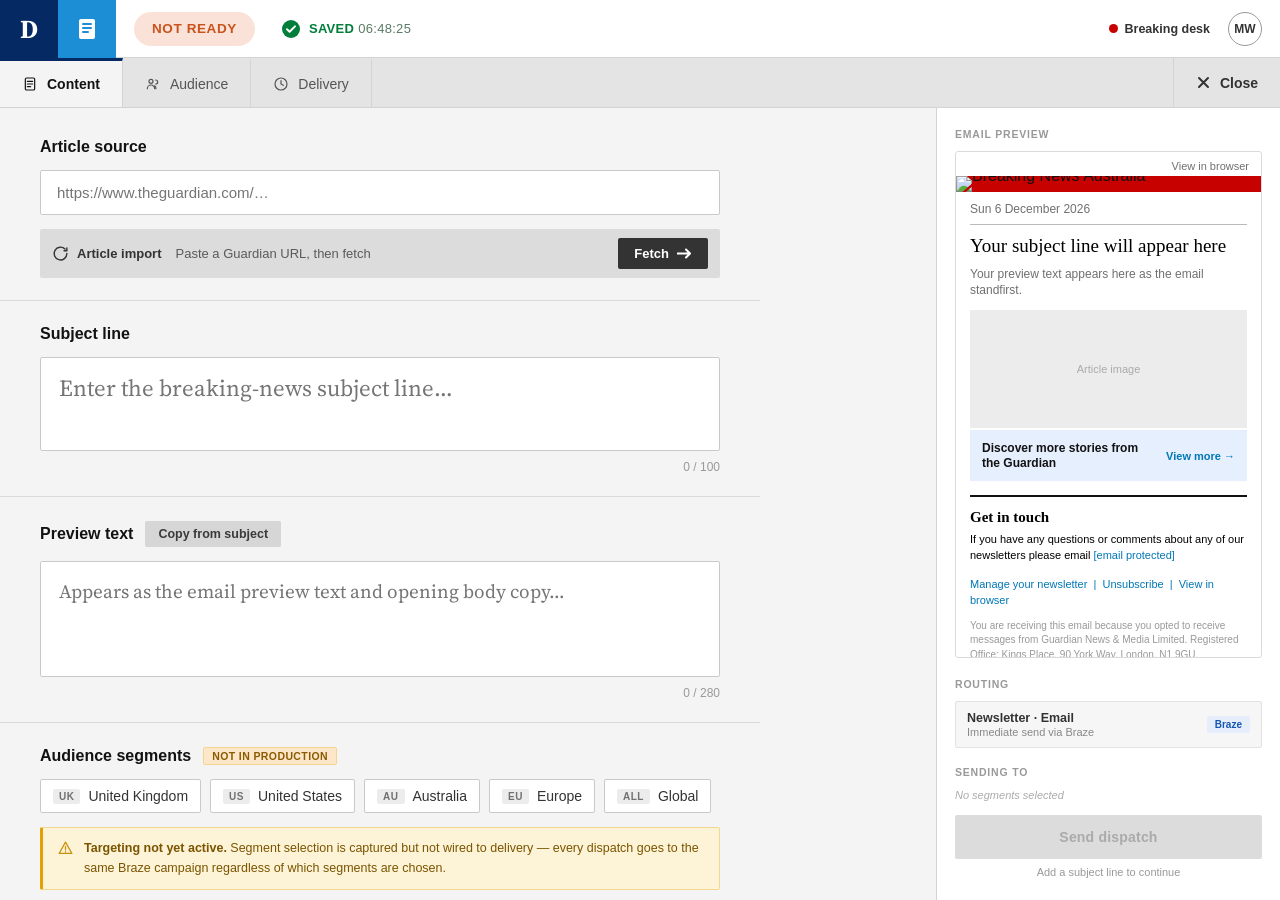
==== templates/index.html @ 8e89791d "Add files via upload" ====
<!DOCTYPE html>
<html lang="en">
<head>
  <meta charset="UTF-8" />
  <meta name="viewport" content="width=device-width, initial-scale=1.0" />
  <title>Dispatch — Newsletter Hub</title>
  <meta name="csrf-token" content="{{ csrf_token }}">
  <link rel="preconnect" href="https://fonts.googleapis.com">
  <link rel="preconnect" href="https://fonts.gstatic.com" crossorigin>
  <link href="https://fonts.googleapis.com/css2?family=Source+Serif+4:opsz,wght@8..60,400;8..60,500;8..60,600;8..60,700&display=swap" rel="stylesheet">
  <link rel="stylesheet" href="/static/guardian.css">
  <style>
    *,*::before,*::after{box-sizing:border-box;margin:0;padding:0;}

    :root{
      --navy:#052962;
      --blue:#1556b0;
      --doc-blue:#1c8ed6;
      --orange:#c8531c;
      --green:#007e3a;
      --serif:'Source Serif 4',Georgia,serif;
      --sans:'Helvetica Neue',Helvetica,Arial,sans-serif;
    }

    body{
      font-family:var(--sans);
      color:#121212;
      background:#f4f4f4;
      height:100vh;
      overflow:hidden;
      display:flex;
      flex-direction:column;
    }

    .dsp-scroll::-webkit-scrollbar{width:9px;height:9px;}
    .dsp-scroll::-webkit-scrollbar-thumb{background:#c4c4c4;border-radius:4px;}
    .dsp-scroll::-webkit-scrollbar-track{background:transparent;}

    @keyframes dspPulse{0%{box-shadow:0 0 0 0 rgba(199,0,0,.55);}70%{box-shadow:0 0 0 7px rgba(199,0,0,0);}100%{box-shadow:0 0 0 0 rgba(199,0,0,0);}}
    @keyframes dspFade{from{opacity:0;transform:translateY(4px);}to{opacity:1;transform:none;}}

    /* ── TOP STATUS BAR ── */
    #topbar{height:58px;flex-shrink:0;background:#fff;border-bottom:1px solid #d3d3d3;display:flex;align-items:center;padding-right:18px;}
    .logo-block{display:flex;align-items:stretch;height:58px;margin-right:18px;}
    .logo-d{width:58px;background:var(--navy);display:flex;align-items:center;justify-content:center;color:#fff;font-family:var(--serif);font-weight:700;font-size:26px;}
    .logo-doc{width:58px;background:var(--doc-blue);display:flex;align-items:center;justify-content:center;}
    #status-pill{display:inline-flex;align-items:center;height:34px;padding:0 18px;border-radius:18px;font-size:13.5px;font-weight:700;letter-spacing:.6px;text-transform:uppercase;}
    #status-pill.notready{background:#fbe2d8;color:var(--orange);}
    #status-pill.ready{background:#e6f3ec;color:var(--green);}
    #status-pill.sent{background:var(--green);color:#fff;}
    .saved-wrap{display:flex;align-items:center;gap:8px;margin-left:26px;}
    .saved-wrap span{font-size:13px;font-weight:700;color:var(--green);letter-spacing:.3px;}
    .saved-wrap span b{font-weight:500;color:#5a7a64;}
    .topbar-spacer{flex:1;}
    .desk{display:inline-flex;align-items:center;gap:7px;font-size:12.5px;font-weight:600;color:#333;}
    .desk .dot{width:9px;height:9px;border-radius:50%;background:var(--guardian-news-red);animation:dspPulse 1.6s infinite;display:inline-block;}
    .avatar{width:34px;height:34px;border-radius:50%;border:1.5px solid #999;display:flex;align-items:center;justify-content:center;font-size:12px;font-weight:700;color:#333;margin-left:18px;}

    /* ── TAB STRIP ── */
    #tabstrip{height:50px;flex-shrink:0;background:#e4e4e4;border-bottom:1px solid #d3d3d3;display:flex;align-items:stretch;}
    .tab{display:inline-flex;align-items:center;gap:9px;padding:0 22px;height:100%;background:transparent;border:none;border-top:3px solid transparent;border-right:1px solid #d3d3d3;cursor:pointer;font-size:14px;font-weight:500;color:#555;font-family:inherit;}
    .tab.active{background:#f4f4f4;border-top-color:var(--navy);font-weight:700;color:#121212;}
    .tab svg{display:block;}
    .tab-spacer{flex:1;}
    .close-btn{display:inline-flex;align-items:center;gap:9px;padding:0 22px;background:transparent;border:none;border-left:1px solid #d3d3d3;cursor:pointer;font-size:14px;font-weight:600;color:#333;font-family:inherit;}

    /* ── BODY ── */
    #body{flex:1;display:flex;overflow:hidden;}
    #form-panel{flex:1;overflow-y:auto;position:relative;background:#f4f4f4;}
    .form-inner{max-width:760px;padding:6px 0 80px;}

    .section{padding:24px 40px 22px;border-bottom:1px solid #dadada;}
    .section:last-child{border-bottom:none;padding-bottom:30px;}
    .section-label{font-size:16px;font-weight:700;color:#121212;margin-bottom:14px;}
    .label-row{display:flex;align-items:center;gap:12px;margin-bottom:14px;}
    .label-row .section-label{margin-bottom:0;}

    .input{width:100%;padding:13px 16px;border:1px solid #c9c9c9;border-radius:2px;background:#fff;font-size:15px;color:#121212;font-family:inherit;transition:border-color .15s,box-shadow .15s;}
    .input:focus{outline:none;border-color:var(--blue);box-shadow:0 0 0 3px rgba(21,86,176,.14);}
    textarea.input{resize:none;}
    .input-serif{font-family:var(--serif);}
    #subject{font-size:23px;line-height:1.3;padding:16px 18px;}
    #body-text{font-size:19px;line-height:1.45;padding:16px 18px;color:#222;}

    .char-count{text-align:right;font-size:12px;margin-top:5px;color:#999;font-weight:500;}
    .char-count.warn{color:#d98a00;}
    .char-count.over{color:var(--navy);}

    /* link tree */
    #link-tree{display:none;margin-top:2px;}
    #link-tree.show{display:flex;animation:dspFade .25s ease;}
    .tree-rail{width:30px;flex-shrink:0;position:relative;}
    .tree-rail::before{content:'';position:absolute;left:14px;top:0;bottom:26px;width:1px;background:#bcbcbc;}
    .tree-rail::after{content:'';position:absolute;left:14px;top:calc(50% + 4px);width:14px;height:1px;background:#bcbcbc;}
    .tree-box{flex:1;border:1px solid #d8d8d8;border-radius:2px;overflow:hidden;margin-top:8px;}
    .tree-row{display:flex;align-items:center;background:#fbfbfb;}
    .tree-row:first-child{border-bottom:1px solid #ececec;}
    .tree-icon{width:46px;height:46px;background:#efefef;display:flex;align-items:center;justify-content:center;flex-shrink:0;border-right:1px solid #e4e4e4;}
    .tree-key{width:96px;flex-shrink:0;font-size:13px;font-weight:700;color:#333;padding:0 12px;}
    .tree-val{flex:1;font-size:14px;color:#707070;padding:0 12px;font-family:var(--serif);}
    .tree-val.url{font-size:13px;color:var(--blue);font-family:'SF Mono',Menlo,monospace;word-break:break-all;}

    /* helper bar */
    .helper-bar{display:flex;align-items:center;gap:14px;margin-top:14px;background:#dcdcdc;border-radius:2px;padding:9px 12px;}
    .helper-title{display:flex;align-items:center;gap:8px;font-size:13px;font-weight:700;color:#333;}
    .helper-status{font-size:13px;color:#5a5a5a;flex:1;}
    .helper-status.ok{color:var(--green);}
    .helper-status.warn{color:#a86b00;}
    .fetch-btn{display:inline-flex;align-items:center;gap:8px;background:#333;color:#fff;border:none;border-radius:2px;padding:8px 16px;font-size:13px;font-weight:700;cursor:pointer;font-family:inherit;}
    .fetch-btn:hover{background:#1a1a1a;}

    .copy-btn{background:#d6d6d6;color:#3a3a3a;border:none;border-radius:2px;padding:6px 13px;font-size:12.5px;font-weight:600;cursor:pointer;font-family:inherit;}
    .copy-btn:hover{background:#cccccc;}

    .dev-badge{font-size:10.5px;font-weight:700;letter-spacing:.4px;background:#fde7c8;color:#8a5a00;border:1px solid #f3d690;padding:2px 8px;border-radius:2px;text-transform:uppercase;}

    /* segments */
    .seg-group{display:flex;flex-wrap:wrap;gap:9px;}
    .seg-btn{display:flex;align-items:center;gap:8px;padding:8px 12px;border-radius:2px;border:1px solid #c9c9c9;background:#fff;color:#333;font-size:14px;font-weight:500;cursor:pointer;font-family:inherit;transition:all .12s;}
    .seg-btn:hover{border-color:var(--navy);}
    .seg-btn.selected{border-color:var(--navy);background:var(--navy);color:#fff;font-weight:600;}
    .seg-code{font-size:10px;font-weight:700;letter-spacing:.5px;padding:2px 6px;border-radius:2px;background:#ececec;color:#707070;}
    .seg-btn.selected .seg-code{background:rgba(255,255,255,.2);color:#fff;}
    .seg-warn{display:flex;gap:10px;margin-top:14px;padding:11px 14px;background:#fdf3d6;border:1px solid #f3d690;border-left:3px solid #e0a200;border-radius:2px;font-size:12.5px;color:#7a5400;line-height:1.55;}
    .seg-warn svg{flex-shrink:0;margin-top:1px;}

    /* timing */
    .timing-grid{display:grid;grid-template-columns:1fr 1fr 1fr;gap:11px;}
    .timing-btn{padding:14px 15px;border-radius:2px;text-align:left;cursor:pointer;font-family:inherit;border:1px solid #c9c9c9;border-top:3px solid #cfcfcf;background:#fff;}
    .timing-head{display:flex;align-items:center;gap:8px;margin-bottom:5px;}
    .timing-label{font-size:13.5px;font-weight:700;color:#333;}
    .timing-desc{font-size:12px;color:#707070;line-height:1.4;}
    .timing-btn.sel-immediate{border-color:var(--navy);border-top-color:var(--navy);background:#eef2fb;}
    .timing-btn.sel-immediate .timing-label{color:var(--navy);}
    .timing-btn.sel-scheduled{border-color:var(--orange);border-top-color:var(--orange);background:#fff5ee;}
    .timing-btn.sel-scheduled .timing-label{color:var(--orange);}
    .timing-btn.sel-intelligent{border-color:var(--blue);border-top-color:var(--blue);background:#eef4fc;}
    .timing-btn.sel-intelligent .timing-label{color:var(--blue);}

    #scheduled-panel{display:none;gap:14px;margin-top:14px;padding:14px 16px;background:#fff5ee;border:1px solid #f4cdb0;border-radius:2px;}
    #scheduled-panel.show{display:flex;animation:dspFade .2s ease;}
    #scheduled-panel > div{flex:1;}
    .sched-label{font-size:12px;font-weight:700;color:#a8521f;text-transform:uppercase;letter-spacing:.04em;margin-bottom:7px;}
    #scheduled-panel .input{border-color:#e0b48f;padding:10px 12px;font-size:14px;}

    #intelligent-panel{display:none;gap:13px;margin-top:14px;padding:15px 17px;background:#eef4fc;border:1px solid #c3d7f2;border-radius:2px;}
    #intelligent-panel.show{display:flex;animation:dspFade .2s ease;}
    #intelligent-panel svg{flex-shrink:0;margin-top:1px;}
    .it-title{font-size:13.5px;font-weight:700;color:#11407e;margin-bottom:5px;}
    .it-body{font-size:12.5px;color:#555;line-height:1.6;}
    .it-tags{display:flex;gap:8px;margin-top:11px;flex-wrap:wrap;}
    .it-tag{background:#fff;border:1px solid #c3d7f2;border-radius:2px;padding:5px 10px;font-size:11.5px;color:#11407e;font-weight:600;}

    /* ── RIGHT RAIL ── */
    #rail{width:344px;flex-shrink:0;background:#fff;border-left:1px solid #d3d3d3;overflow-y:auto;display:flex;flex-direction:column;padding:20px 18px;}
    .rail-label{font-size:10.5px;font-weight:700;color:#999;text-transform:uppercase;letter-spacing:.8px;margin-bottom:11px;}

    #success-banner{display:none;gap:11px;align-items:flex-start;background:#e6f3ec;border:1px solid #a9d9bf;border-radius:2px;padding:12px 14px;margin-bottom:18px;}
    #success-banner.show{display:flex;animation:dspFade .25s ease;}
    .success-title{font-size:13px;font-weight:700;color:#065f46;}
    .success-dismiss{margin-left:auto;background:none;border:none;color:#047857;cursor:pointer;font-size:17px;line-height:1;}

    .email-preview{border:1px solid #dadada;border-radius:3px;overflow:hidden;margin-bottom:20px;background:#fff;}
    .em-viewbrowser{text-align:right;padding:8px 12px 4px;font-family:Arial,sans-serif;font-size:11px;color:#707070;}
    .em-banner{background:#c70000;line-height:0;}
    .em-banner img{display:block;width:100%;}
    .em-main{padding:10px 14px 0;}
    .em-date{font-family:Arial,sans-serif;font-size:12px;color:#707070;padding-bottom:8px;}
    .em-article{border-top:1px solid #bababa;padding-top:10px;}
    .em-headline{font-family:Georgia,serif;font-size:19px;font-weight:400;color:#000;line-height:1.2;margin-bottom:8px;}
    .em-standfirst{font-family:Arial,sans-serif;font-size:12px;color:#707070;line-height:1.35;margin-bottom:12px;}
    .em-image{width:100%;display:block;}
    .em-image-ph{width:100%;height:118px;background:#ececec;display:flex;align-items:center;justify-content:center;color:#aaa;font-size:11px;font-family:Arial,sans-serif;}
    .em-discover{display:flex;align-items:center;justify-content:space-between;gap:8px;background:#e6effe;padding:11px 12px;margin-top:2px;}
    .em-discover .em-disc-text{font-family:Arial,sans-serif;font-size:12px;font-weight:700;color:#121212;line-height:1.2;}
    .em-more{font-family:Arial,sans-serif;font-size:11px;font-weight:700;color:#0077b6;white-space:nowrap;}
    .em-footer{margin:14px 14px 16px;border-top:2px solid #121212;padding-top:12px;}
    .em-getintouch{font-family:Georgia,serif;font-size:15px;font-weight:700;color:#000;margin-bottom:6px;}
    .em-contact{font-family:Arial,sans-serif;font-size:11px;color:#000;line-height:1.45;margin-bottom:12px;}
    .em-contact a{color:#0077b6;text-decoration:none;}
    .em-links{font-family:Arial,sans-serif;font-size:11px;color:#0077b6;line-height:1.5;margin-bottom:10px;}
    .em-legal{font-family:Arial,sans-serif;font-size:10px;color:#999;line-height:1.45;}

    .route-row{display:flex;justify-content:space-between;align-items:center;padding:9px 11px;background:#f6f6f6;border:1px solid #e2e2e2;border-radius:2px;margin-bottom:18px;}
    .route-channel{font-size:12.5px;font-weight:600;color:#333;}
    .route-detail{font-size:11px;color:#888;margin-top:1px;}
    .route-badge{font-size:10px;font-weight:700;padding:3px 8px;border-radius:2px;background:#e6eefb;color:var(--blue);flex-shrink:0;}

    .seg-pills{display:flex;flex-wrap:wrap;gap:5px;margin-bottom:14px;}
    .seg-pill{font-size:11px;background:var(--navy);color:#fff;padding:3px 9px;border-radius:2px;font-weight:600;}
    .seg-pill-empty{font-size:11px;color:#aaa;font-style:italic;}

    .rail-spacer{flex:1;}
    #send-btn{width:100%;padding:14px;border:none;border-radius:2px;font-size:14px;font-weight:700;font-family:inherit;letter-spacing:.2px;transition:all .15s;}
    #send-btn.disabled{background:#dcdcdc;color:#aaa;cursor:default;}
    #send-btn.ready{background:var(--navy);color:#fff;cursor:pointer;}
    #send-btn.ready:hover{background:var(--blue);}
    #send-btn.sent{background:var(--green);color:#fff;cursor:default;}
    #send-hint{font-size:11px;color:#999;text-align:center;margin-top:7px;min-height:14px;}

    @media (max-width:900px){ #rail{display:none;}}
  </style>
</head>
<body>

  <!-- ═══════════ TOP STATUS BAR ═══════════ -->
  <div id="topbar">
    <div class="logo-block">
      <div class="logo-d">D</div>
      <div class="logo-doc">
        <svg width="22" height="24" viewBox="0 0 22 24" fill="none"><rect x="3" y="2" width="16" height="20" rx="2" fill="#fff"/><rect x="6" y="6" width="10" height="2" rx="1" fill="#1c8ed6"/><rect x="6" y="10" width="10" height="2" rx="1" fill="#1c8ed6"/><rect x="6" y="14" width="7" height="2" rx="1" fill="#1c8ed6"/></svg>
      </div>
    </div>
    <div id="status-pill" class="notready">Not ready</div>
    <div class="saved-wrap">
      <svg width="20" height="20" viewBox="0 0 20 20"><circle cx="10" cy="10" r="9" fill="#007e3a"/><path d="M6 10.2l2.6 2.6L14 7.4" stroke="#fff" stroke-width="2" fill="none" stroke-linecap="round" stroke-linejoin="round"/></svg>
      <span>SAVED <b id="saved-time">—</b></span>
    </div>
    <div class="topbar-spacer"></div>
    <div class="desk"><span class="dot"></span>Breaking desk</div>
    <div class="avatar">MW</div>
  </div>

  <!-- ═══════════ TAB STRIP ═══════════ -->
  <div id="tabstrip">
    <button class="tab active" data-tab="content" onclick="scrollToSection('content')">
      <svg width="16" height="16" viewBox="0 0 24 24" fill="none"><rect x="5" y="3" width="14" height="18" rx="2" stroke="currentColor" stroke-width="1.8"/><path d="M8 8h8M8 12h8M8 16h5" stroke="currentColor" stroke-width="1.8" stroke-linecap="round"/></svg>
      Content
    </button>
    <button class="tab" data-tab="audience" onclick="scrollToSection('audience')">
      <svg width="16" height="16" viewBox="0 0 24 24" fill="none"><circle cx="9" cy="8" r="3" stroke="currentColor" stroke-width="1.8"/><path d="M3.5 19a5.5 5.5 0 0111 0M16 6a3 3 0 010 6M16.5 19a5.5 5.5 0 00-2-4.3" stroke="currentColor" stroke-width="1.8" stroke-linecap="round"/></svg>
      Audience
    </button>
    <button class="tab" data-tab="delivery" onclick="scrollToSection('delivery')">
      <svg width="16" height="16" viewBox="0 0 24 24" fill="none"><circle cx="12" cy="12" r="9" stroke="currentColor" stroke-width="1.8"/><path d="M12 7v5l3.5 2" stroke="currentColor" stroke-width="1.8" stroke-linecap="round" stroke-linejoin="round"/></svg>
      Delivery
    </button>
    <div class="tab-spacer"></div>
    <button class="close-btn">
      <svg width="15" height="15" viewBox="0 0 15 15"><path d="M3 3l9 9M12 3l-9 9" stroke="#333" stroke-width="2" stroke-linecap="round"/></svg>
      Close
    </button>
  </div>

  <!-- ═══════════ BODY ═══════════ -->
  <div id="body">

    <!-- ── FORM PANEL ── -->
    <div id="form-panel" class="dsp-scroll">
      <div class="form-inner">

        <!-- Article source -->
        <div class="section" id="sec-content">
          <div class="section-label">Article source</div>
          <input type="url" id="url" class="input" placeholder="https://www.theguardian.com/…" oninput="onUrlInput()">

          <div id="link-tree">
            <div class="tree-rail"></div>
            <div class="tree-box">
              <div class="tree-row">
                <div class="tree-icon"><svg width="18" height="18" viewBox="0 0 24 24" fill="none"><path d="M9.5 14.5l5-5M8 12l-2.3 2.3a3.2 3.2 0 004.5 4.5L12.5 16M16 12l2.3-2.3a3.2 3.2 0 00-4.5-4.5L11.5 8" stroke="#707070" stroke-width="1.8" stroke-linecap="round"/></svg></div>
                <div class="tree-key">Link Text</div>
                <div class="tree-val" id="tree-linktext"></div>
              </div>
              <div class="tree-row">
                <div class="tree-icon"><svg width="18" height="18" viewBox="0 0 24 24" fill="none"><path d="M9.5 14.5l5-5M8 12l-2.3 2.3a3.2 3.2 0 004.5 4.5L12.5 16M16 12l2.3-2.3a3.2 3.2 0 00-4.5-4.5L11.5 8" stroke="#707070" stroke-width="1.8" stroke-linecap="round"/></svg></div>
                <div class="tree-key">URL</div>
                <div class="tree-val url" id="tree-url"></div>
              </div>
            </div>
          </div>

          <div class="helper-bar">
            <div class="helper-title">
              <svg width="17" height="17" viewBox="0 0 24 24" fill="none"><path d="M21 12a9 9 0 11-2.6-6.3M21 4v4h-4" stroke="#333" stroke-width="2" stroke-linecap="round" stroke-linejoin="round"/></svg>
              Article import
            </div>
            <div class="helper-status" id="fetch-status">Paste a Guardian URL, then fetch</div>
            <button class="fetch-btn" onclick="fetchArticle()">
              Fetch <svg width="15" height="11" viewBox="0 0 15 11"><path d="M0 5.5h12M9 1.5l4 4-4 4" stroke="#fff" stroke-width="2" fill="none" stroke-linecap="round" stroke-linejoin="round"/></svg>
            </button>
          </div>
        </div>

        <!-- Subject line -->
        <div class="section">
          <div class="section-label">Subject line</div>
          <textarea id="subject" class="input input-serif" rows="2" maxlength="100" placeholder="Enter the breaking-news subject line…" oninput="updateCharCount('subject','hlen',100);updatePreview();updateSendButton();touchSaved();"></textarea>
          <div class="char-count" id="hlen">0 / 100</div>
        </div>

        <!-- Preview text -->
        <div class="section">
          <div class="label-row">
            <div class="section-label">Preview text</div>
            <button class="copy-btn" onclick="copyFromSubject()">Copy from subject</button>
          </div>
          <textarea id="body-text" class="input input-serif" rows="3" maxlength="280" placeholder="Appears as the email preview text and opening body copy…" oninput="updateCharCount('body-text','blen',280);updatePreview();touchSaved();"></textarea>
          <div class="char-count" id="blen">0 / 280</div>
        </div>

        <!-- Audience -->
        <div class="section" id="sec-audience">
          <div class="label-row">
            <div class="section-label">Audience segments</div>
            <span class="dev-badge">Not in production</span>
          </div>
          <div class="seg-group" id="seg-group"></div>
          <div class="seg-warn">
            <svg width="17" height="17" viewBox="0 0 24 24"><path d="M12 3l9 16H3z" fill="none" stroke="#c8920f" stroke-width="1.8" stroke-linejoin="round"/><path d="M12 9v5M12 16.6v.4" stroke="#c8920f" stroke-width="1.8" stroke-linecap="round"/></svg>
            <div><strong>Targeting not yet active.</strong> Segment selection is captured but not wired to delivery — every dispatch goes to the same Braze campaign regardless of which segments are chosen.</div>
          </div>
        </div>

        <!-- Delivery & timing -->
        <div class="section" id="sec-delivery">
          <div class="section-label">Delivery &amp; timing</div>
          <div class="timing-grid">
            <button class="timing-btn sel-immediate" id="timing-immediate" onclick="selectTiming('immediate')">
              <div class="timing-head">
                <svg width="16" height="16" viewBox="0 0 24 24" fill="none"><path d="M13 2L4 14h6l-1 8 9-12h-6z" stroke="currentColor" stroke-width="1.7" stroke-linejoin="round"/></svg>
                <span class="timing-label">Immediate</span>
              </div>
              <div class="timing-desc">Send right now via Braze</div>
            </button>
            <button class="timing-btn" id="timing-scheduled" onclick="selectTiming('scheduled')">
              <div class="timing-head">
                <svg width="16" height="16" viewBox="0 0 24 24" fill="none"><circle cx="12" cy="13" r="8" stroke="currentColor" stroke-width="1.7"/><path d="M12 9v4l2.5 1.6M9 3h6" stroke="currentColor" stroke-width="1.7" stroke-linecap="round"/></svg>
                <span class="timing-label">Scheduled</span>
              </div>
              <div class="timing-desc">Pick a date and time</div>
            </button>
            <button class="timing-btn" id="timing-intelligent" onclick="selectTiming('intelligent')">
              <div class="timing-head">
                <svg width="16" height="16" viewBox="0 0 24 24" fill="none"><path d="M12 3a6 6 0 00-3 11.2V17h6v-2.8A6 6 0 0012 3z" stroke="currentColor" stroke-width="1.7"/><path d="M9.5 20h5" stroke="currentColor" stroke-width="1.7" stroke-linecap="round"/></svg>
                <span class="timing-label">Intelligent</span>
              </div>
              <div class="timing-desc">Braze sends per-subscriber</div>
            </button>
          </div>

          <div id="scheduled-panel">
            <div>
              <div class="sched-label">Date</div>
              <input type="date" id="sched-date" class="input" oninput="updateSendButton()">
            </div>
            <div>
              <div class="sched-label">Time (local)</div>
              <input type="time" id="sched-time" class="input" oninput="updateSendButton()">
            </div>
          </div>

          <div id="intelligent-panel">
            <svg width="22" height="22" viewBox="0 0 24 24" fill="none"><path d="M12 3a6 6 0 00-3 11.2V17h6v-2.8A6 6 0 0012 3z" stroke="#1556b0" stroke-width="1.7"/><path d="M9.5 20h5M10 22h4" stroke="#1556b0" stroke-width="1.7" stroke-linecap="round"/></svg>
            <div>
              <div class="it-title">Braze Intelligent Timing</div>
              <div class="it-body">Braze analyses each subscriber's historical engagement — open times, click-through, session activity — and delivers this dispatch in their individual optimal window rather than at a single fixed time.</div>
              <div class="it-tags">
                <span class="it-tag">Delivered within 24 hrs</span>
                <span class="it-tag">~+23% open-rate uplift</span>
                <span class="it-tag">Per-subscriber send time</span>
              </div>
            </div>
          </div>
        </div>

      </div>
    </div>

    <!-- ── RIGHT RAIL ── -->
    <div id="rail" class="dsp-scroll">

      <div id="success-banner">
        <svg width="20" height="20" viewBox="0 0 20 20"><circle cx="10" cy="10" r="9" fill="#007e3a"/><path d="M6 10.2l2.6 2.6L14 7.4" stroke="#fff" stroke-width="2" fill="none" stroke-linecap="round" stroke-linejoin="round"/></svg>
        <div class="success-title" id="success-title">Breaking-news dispatch sent</div>
        <button class="success-dismiss" onclick="dismissSuccess()">×</button>
      </div>

      <div class="rail-label">Email preview</div>
      <div class="email-preview">
        <div class="em-viewbrowser">View in browser</div>
        <div class="em-banner"><img src="https://i.guim.co.uk/img/uploads/2024/08/14/BreakingNewsAustralia_Red_2_email-header.png?quality=85&dpr=2&width=650&s=7569b6852eb30cf21d85609477981335" alt="Breaking News Australia"></div>
        <div class="em-main">
          <div class="em-date" id="em-date">Mon 22 June 2026</div>
          <div class="em-article">
            <div class="em-headline" id="prev-headline">Your subject line will appear here</div>
            <div class="em-standfirst" id="prev-body">Your preview text appears here as the email standfirst.</div>
          </div>
          <img class="em-image" id="em-image" alt="" style="display:none;">
          <div class="em-image-ph" id="em-image-ph">Article image</div>
          <div class="em-discover">
            <span class="em-disc-text">Discover more stories from the Guardian</span>
            <span class="em-more">View more →</span>
          </div>
        </div>
        <div class="em-footer">
          <div class="em-getintouch">Get in touch</div>
          <div class="em-contact">If you have any questions or comments about any of our newsletters please email <a href="/cdn-cgi/l/email-protection#c7a6b2b4b3b5a6abaea6e9a9a2b0b4aba2b3b3a2b5b487b3afa2a0b2a6b5a3aea6a9e9a4a8aa"><span class="__cf_email__" data-cfemail="8eeffbfdfafcefe2e7efa0e0ebf9fde2ebfafaebfcfdcefae6ebe9fbeffceae7efe0a0ede1e3">[email&#160;protected]</span></a></div>
          <div class="em-links">Manage your newsletter&nbsp;&nbsp;|&nbsp;&nbsp;Unsubscribe&nbsp;&nbsp;|&nbsp;&nbsp;View in browser</div>
          <div class="em-legal">You are receiving this email because you opted to receive messages from Guardian News &amp; Media Limited. Registered Office: Kings Place, 90 York Way, London, N1 9GU.</div>
        </div>
      </div>

      <div class="rail-label">Routing</div>
      <div class="route-row">
        <div>
          <div class="route-channel">Newsletter · Email</div>
          <div class="route-detail" id="routing-detail">Immediate send via Braze</div>
        </div>
        <span class="route-badge">Braze</span>
      </div>

      <div class="rail-label">Sending to</div>
      <div class="seg-pills" id="seg-pills"><span class="seg-pill-empty">No segments selected</span></div>

      <div class="rail-spacer"></div>

      <button id="send-btn" class="disabled" onclick="sendNewsletter()">Send dispatch</button>
      <div id="send-hint">Add a subject line to continue</div>
    </div>

  </div>

<script data-cfasync="false" src="/cdn-cgi/scripts/5c5dd728/cloudflare-static/email-decode.min.js"></script><script>
  const CSRF = document.querySelector('meta[name="csrf-token"]').content;

  const SEGMENTS = [
    { id:'uk', label:'United Kingdom', code:'UK' },
    { id:'us', label:'United States',  code:'US' },
    { id:'au', label:'Australia',      code:'AU' },
    { id:'eu', label:'Europe',         code:'EU' },
    { id:'global', label:'Global',     code:'ALL' },
  ];

  const state = {
    segments:{},
    timing:'immediate',
    imageUrl:'',
    sent:false,
  };

  const TIMING_DETAIL = {
    immediate:'Immediate send via Braze',
    scheduled:'Scheduled send via Braze',
    intelligent:'Intelligent Timing · per-subscriber window',
  };

  // ── INIT ──
  function init(){
    const g = document.getElementById('seg-group');
    SEGMENTS.forEach(seg=>{
      const b = document.createElement('button');
      b.className = 'seg-btn';
      b.id = 'seg-'+seg.id;
      b.innerHTML = '<span class="seg-code">'+seg.code+'</span><span>'+seg.label+'</span>';
      b.onclick = ()=>toggleSegment(seg.id);
      g.appendChild(b);
    });
    document.getElementById('em-date').textContent = new Date().toLocaleDateString('en-GB',{weekday:'short',day:'numeric',month:'long',year:'numeric'});
    updateEmailImage();
    touchSaved();
    updateSendButton();
  }

  function touchSaved(){
    document.getElementById('saved-time').textContent = new Date().toTimeString().slice(0,8);
    if(state.sent){ state.sent=false; }
  }

  function scrollToSection(tab){
    document.querySelectorAll('.tab').forEach(t=>t.classList.toggle('active', t.dataset.tab===tab));
    const map = { content:'sec-content', audience:'sec-audience', delivery:'sec-delivery' };
    const el = document.getElementById(map[tab]);
    const panel = document.getElementById('form-panel');
    if(el && panel) panel.scrollTo({ top: el.offsetTop - 10, behavior:'smooth' });
  }

  // ── URL / FETCH ──
  let _fetchTimer = null;
  function onUrlInput(){
    clearTimeout(_fetchTimer);
    const url = document.getElementById('url').value.trim();
    const status = document.getElementById('fetch-status');
    status.className = 'helper-status';
    if(!url){ status.textContent = 'Paste a Guardian URL, then fetch'; return; }
    status.textContent = 'Press Fetch to import…';
    _fetchTimer = setTimeout(fetchArticle, 600);
  }

  function fetchArticle(){
    const url = document.getElementById('url').value.trim();
    const status = document.getElementById('fetch-status');
    if(!url){ status.textContent = 'Enter a Guardian URL first'; status.className='helper-status warn'; return; }
    status.textContent = 'Fetching article…';
    status.className = 'helper-status';

    fetch('/api/fetch-article', {
      method:'POST',
      headers:{ 'Content-Type':'application/json', 'X-CSRF-Token':CSRF },
      body: JSON.stringify({ url }),
    })
    .then(r=>r.json())
    .then(data=>{
      if(data.error) throw new Error(data.error);
      if(data.headline){
        document.getElementById('subject').value = data.headline;
        updateCharCount('subject','hlen',100);
      }
      if(data.body){
        document.getElementById('body-text').value = data.body;
        updateCharCount('body-text','blen',280);
      }
      state.imageUrl = data.image_url || '';
      updateEmailImage();
      showLinkTree(data.headline || '', url);
      updatePreview();
      updateSendButton();
      status.textContent = '✓ Subject and preview text populated from article';
      status.className = 'helper-status ok';
    })
    .catch(()=>{
      status.textContent = 'Could not fetch — enter the subject line manually';
      status.className = 'helper-status warn';
    });
  }

  function showLinkTree(linkText, url){
    let slug = url;
    try { slug = new URL(url).pathname.replace(/^\//,''); } catch(_) {}
    document.getElementById('tree-linktext').textContent = linkText || slug;
    document.getElementById('tree-url').textContent = slug;
    document.getElementById('link-tree').classList.add('show');
  }

  // ── SEGMENTS ──
  function toggleSegment(id){
    state.segments[id] = !state.segments[id];
    document.getElementById('seg-'+id).classList.toggle('selected', state.segments[id]);
    updateSegmentPills();
    touchSaved();
  }
  function updateSegmentPills(){
    const sel = SEGMENTS.filter(s=>state.segments[s.id]);
    const c = document.getElementById('seg-pills');
    c.innerHTML = sel.length === 0
      ? '<span class="seg-pill-empty">No segments selected</span>'
      : sel.map(s=>'<span class="seg-pill">'+s.label+'</span>').join('');
  }

  // ── TIMING ──
  function selectTiming(t){
    state.timing = t;
    ['immediate','scheduled','intelligent'].forEach(id=>{
      document.getElementById('timing-'+id).className = 'timing-btn' + (id===t ? ' sel-'+id : '');
    });
    document.getElementById('scheduled-panel').classList.toggle('show', t==='scheduled');
    document.getElementById('intelligent-panel').classList.toggle('show', t==='intelligent');
    document.getElementById('routing-detail').textContent = TIMING_DETAIL[t];
    updateSendButton();
    touchSaved();
  }

  // ── PREVIEW ──
  function copyFromSubject(){
    document.getElementById('body-text').value = document.getElementById('subject').value;
    updateCharCount('body-text','blen',280);
    updatePreview();
    touchSaved();
  }
  function updatePreview(){
    const hl = document.getElementById('subject').value;
    const body = document.getElementById('body-text').value;
    document.getElementById('prev-headline').textContent = hl || 'Your subject line will appear here';
    document.getElementById('prev-body').textContent = body || 'Your preview text appears here as the email standfirst.';
  }

  function updateEmailImage(){
    const img = document.getElementById('em-image');
    const ph = document.getElementById('em-image-ph');
    if(state.imageUrl){ img.src = state.imageUrl; img.style.display='block'; ph.style.display='none'; }
    else { img.style.display='none'; ph.style.display='flex'; }
  }

  // ── CHAR COUNT ──
  function updateCharCount(inputId, countId, max){
    const val = document.getElementById(inputId).value.length;
    const el = document.getElementById(countId);
    el.textContent = val + ' / ' + max;
    el.className = 'char-count' + (val > max*0.9 ? (val >= max ? ' over' : ' warn') : '');
  }

  // ── STATUS / SEND BUTTON ──
  function updateSendButton(){
    const btn = document.getElementById('send-btn');
    const hint = document.getElementById('send-hint');
    const pill = document.getElementById('status-pill');
    const hl = document.getElementById('subject').value.trim();
    const schedOk = state.timing !== 'scheduled' || (
      document.getElementById('sched-date').value && document.getElementById('sched-time').value
    );
    const ready = hl.length > 0 && schedOk;

    if(state.sent){
      btn.className='sent'; btn.disabled=true; btn.textContent='✓ Dispatched';
      pill.className='sent'; pill.textContent='Dispatched';
      hint.textContent=''; return;
    }

    btn.className = ready ? 'ready' : 'disabled';
    btn.disabled = !ready;
    pill.className = ready ? 'ready' : 'notready';
    pill.textContent = ready ? 'Ready to send' : 'Not ready';

    if(ready){
      btn.textContent = state.timing==='scheduled' ? 'Schedule dispatch'
        : state.timing==='intelligent' ? 'Send via Intelligent Timing'
        : 'Send dispatch';
      hint.textContent = '';
    } else {
      btn.textContent = 'Send dispatch';
      hint.textContent = !hl ? 'Add a subject line to continue' : 'Set a date and time';
    }
  }

  // ── SEND ──
  function sendNewsletter(){
    const btn = document.getElementById('send-btn');
    if(btn.classList.contains('disabled') || btn.classList.contains('sent')) return;

    const hl = document.getElementById('subject').value.trim();
    const body = document.getElementById('body-text').value.trim();
    const url = document.getElementById('url').value.trim();
    const schedDate = document.getElementById('sched-date').value;
    const schedTime = document.getElementById('sched-time').value;
    const segments = SEGMENTS.filter(s=>state.segments[s.id]).map(s=>s.label);

    let schedAt = null;
    if(state.timing==='scheduled' && schedDate && schedTime){
      schedAt = new Date(schedDate+'T'+schedTime).toISOString().slice(0,19);
    }

    fetch('/api/send', {
      method:'POST',
      headers:{ 'Content-Type':'application/json', 'X-CSRF-Token':CSRF },
      body: JSON.stringify({
        headline:hl, body, url, image_url:state.imageUrl, segments,
        timing:state.timing, sched_at:schedAt,
      })
    })
    .then(r=>r.json())
    .then(data=>{
      if(!data.success){ alert('Send failed: '+(data.error||'Unknown error')); updateSendButton(); return; }
      state.sent = true;
      updateSendButton();
      const titles = {
        immediate:'Breaking-news dispatch sent',
        scheduled:'Dispatch scheduled for '+schedDate+' '+schedTime+' (local)',
        intelligent:'Dispatch queued for intelligent delivery',
      };
      document.getElementById('success-title').textContent = titles[state.timing] || titles.immediate;
      document.getElementById('success-banner').classList.add('show');
      setTimeout(()=>{ state.sent=false; updateSendButton(); }, 3000);
    })
    .catch(()=>{ alert('Send failed: network error'); updateSendButton(); });
  }

  function dismissSuccess(){
    document.getElementById('success-banner').classList.remove('show');
  }

  init();
</script>
</body>
</html>
---- static/guardian.css ----
/* Guardian-inspired tokens */
:root {
  --guardian-blue: #052962;
  --guardian-blue-dark: #041f4a;
  --guardian-blue-bright: #1556b0;
  --guardian-news-red: #c70000;
  --guardian-news-red-dark: #ab0613;
  --guardian-yellow: #ffe500;

  --ink-900: #121212;
  --ink-800: #1a1a1a;
  --ink-700: #333;
  --ink-600: #606060;
  --ink-500: #707070;
  --ink-400: #999;
  --ink-300: #dcdcdc;
  --ink-200: #ececec;
  --ink-100: #f6f6f6;
  --ink-50:  #fafafa;

  --border: #dcdcdc;
  --border-soft: #ececec;

  --success: #007e3a;
  --warn: #c18d00;

  --radius-sm: 4px;
  --radius-md: 6px;
  --radius-lg: 12px;

  --font-sans: 'Guardian Sans', 'Helvetica Neue', Helvetica, Arial, sans-serif;
  --font-serif: 'Guardian Egyptian', 'GH Guardian Headline', 'Source Serif 4', Georgia, 'Times New Roman', serif;

  --shadow-sm: 0 1px 2px rgba(0,0,0,0.04), 0 1px 1px rgba(0,0,0,0.03);
  --shadow-md: 0 2px 8px rgba(0,0,0,0.06), 0 1px 2px rgba(0,0,0,0.04);
  --shadow-lg: 0 12px 32px rgba(0,0,0,0.12), 0 2px 8px rgba(0,0,0,0.06);
}

* { box-sizing: border-box; }

html, body {
  margin: 0;
  padding: 0;
  font-family: var(--font-sans);
  color: var(--ink-900);
  background: #fff;
  -webkit-font-smoothing: antialiased;
  text-rendering: optimizeLegibility;
}

button { font-family: inherit; cursor: pointer; border: 0; background: none; }
input, textarea, select { font-family: inherit; }

/* Guardian serif display */
.g-headline {
  font-family: var(--font-serif);
  font-weight: 700;
  letter-spacing: -0.01em;
  line-height: 1.1;
}

/* Scrollbars */
.thin-scroll::-webkit-scrollbar { width: 8px; height: 8px; }
.thin-scroll::-webkit-scrollbar-thumb { background: #d0d0d0; border-radius: 4px; }
.thin-scroll::-webkit-scrollbar-track { background: transparent; }

/* Shared primitives */
.btn {
  display: inline-flex; align-items: center; gap: 8px;
  height: 40px; padding: 0 18px;
  border-radius: 999px;
  font-size: 14px; font-weight: 600;
  transition: background 0.15s, transform 0.05s, box-shadow 0.15s;
  white-space: nowrap;
}
.btn:active { transform: translateY(1px); }

.btn-primary {
  background: var(--guardian-blue);
  color: #fff;
}
.btn-primary:hover { background: var(--guardian-blue-dark); }

.btn-danger {
  background: var(--guardian-news-red);
  color: #fff;
}
.btn-danger:hover { background: var(--guardian-news-red-dark); }

.btn-ghost {
  background: transparent;
  color: var(--ink-900);
  border: 1px solid var(--border);
}
.btn-ghost:hover { background: var(--ink-100); }

.btn-link {
  background: transparent;
  color: var(--guardian-blue);
  padding: 0;
  height: auto;
}
.btn-link:hover { text-decoration: underline; }

.chip {
  display: inline-flex; align-items: center; gap: 6px;
  height: 24px; padding: 0 10px;
  border-radius: 999px;
  font-size: 12px; font-weight: 600;
  background: var(--ink-100);
  color: var(--ink-700);
}
.chip-red    { background: #fdecec; color: var(--guardian-news-red-dark); }
.chip-blue   { background: #e6eefb; color: var(--guardian-blue); }
.chip-green  { background: #e6f3ec; color: var(--success); }
.chip-amber  { background: #fcf3de; color: var(--warn); }
.chip-gray   { background: var(--ink-100); color: var(--ink-700); }

.field-label {
  display: block;
  font-size: 12px;
  font-weight: 600;
  color: var(--ink-700);
  text-transform: uppercase;
  letter-spacing: 0.04em;
  margin-bottom: 8px;
}

.input, .select, .textarea {
  width: 100%;
  padding: 10px 12px;
  border: 1px solid var(--border);
  border-radius: var(--radius-md);
  font-size: 14px;
  background: #fff;
  color: var(--ink-900);
  transition: border-color 0.15s, box-shadow 0.15s;
}
.input:focus, .select:focus, .textarea:focus {
  outline: none;
  border-color: var(--guardian-blue);
  box-shadow: 0 0 0 3px rgba(5, 41, 98, 0.12);
}
.textarea { resize: vertical; min-height: 80px; line-height: 1.45; }

.divider { height: 1px; background: var(--border-soft); width: 100%; }

/* Guardian masthead band */
.masthead {
  background: var(--guardian-blue);
  color: #fff;
  padding: 10px 24px;
  display: flex; align-items: center; gap: 16px;
  font-family: var(--font-serif);
}

/* Custom checkbox */
.check {
  display: inline-flex; align-items: center; gap: 10px;
  cursor: pointer;
  font-size: 14px;
  color: var(--ink-900);
  user-select: none;
}
.check input { display: none; }
.check .box {
  width: 18px; height: 18px; border-radius: 4px;
  border: 1.5px solid var(--ink-400);
  display: inline-flex; align-items: center; justify-content: center;
  background: #fff;
  transition: all 0.15s;
  flex-shrink: 0;
}
.check input:checked + .box {
  background: var(--guardian-blue);
  border-color: var(--guardian-blue);
}
.check input:checked + .box::after {
  content: ''; width: 10px; height: 6px;
  border: 2px solid #fff; border-top: 0; border-right: 0;
  transform: rotate(-45deg) translate(1px, -1px);
}
.check:hover .box { border-color: var(--guardian-blue); }

/* Radio */
.radio {
  display: inline-flex; align-items: center; gap: 10px;
  cursor: pointer;
  font-size: 14px;
}
.radio input { display: none; }
.radio .dot {
  width: 18px; height: 18px; border-radius: 50%;
  border: 1.5px solid var(--ink-400);
  display: inline-flex; align-items: center; justify-content: center;
  background: #fff;
  flex-shrink: 0;
}
.radio input:checked + .dot {
  border-color: var(--guardian-blue);
  border-width: 5px;
}

/* Cards */
.card {
  background: #fff;
  border: 1px solid var(--border);
  border-radius: var(--radius-lg);
}

/* Segmented control */
.segmented {
  display: inline-flex;
  background: var(--ink-100);
  border-radius: 999px;
  padding: 3px;
  gap: 2px;
}
.segmented button {
  height: 32px; padding: 0 14px;
  border-radius: 999px;
  font-size: 13px; font-weight: 600;
  color: var(--ink-600);
}
.segmented button.active {
  background: #fff;
  color: var(--ink-900);
  box-shadow: var(--shadow-sm);
}

/* Page transitions */
.fade-in { animation: fadeIn 0.25s ease; }
@keyframes fadeIn {
  from { opacity: 0; transform: translateY(4px); }
  to { opacity: 1; transform: none; }
}

/* Guardian-pill "Live" dot */
.live-dot {
  width: 8px; height: 8px; border-radius: 50%;
  background: var(--guardian-news-red);
  box-shadow: 0 0 0 0 rgba(199,0,0,0.6);
  animation: pulse 1.6s infinite;
}
@keyframes pulse {
  0% { box-shadow: 0 0 0 0 rgba(199,0,0,0.6); }
  70% { box-shadow: 0 0 0 8px rgba(199,0,0,0); }
  100% { box-shadow: 0 0 0 0 rgba(199,0,0,0); }
}
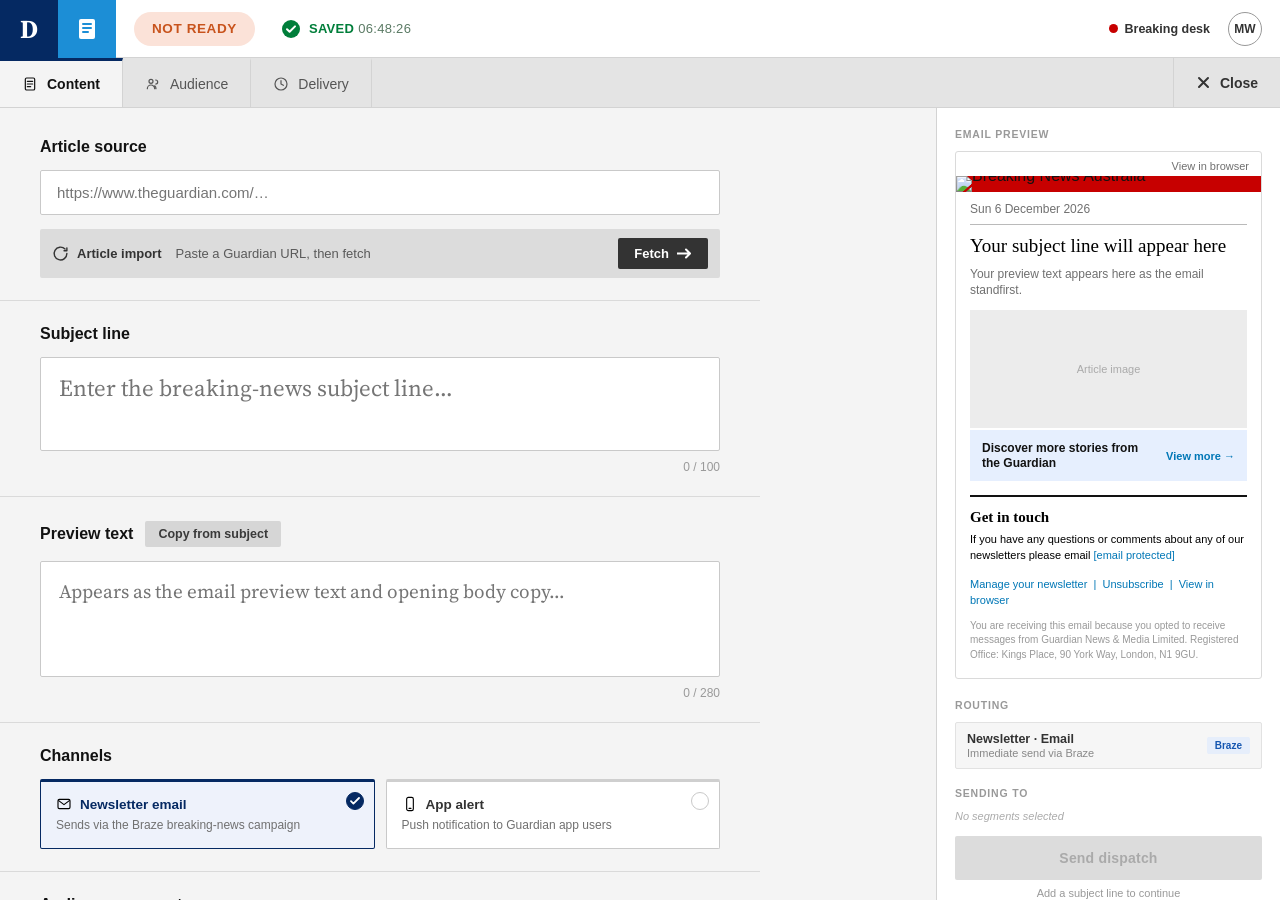
==== commit 8c7c84fc: "Add files via upload" ====
--- a/templates/index.html
+++ b/templates/index.html
@@ -86,20 +86,6 @@
     .char-count.warn{color:#d98a00;}
     .char-count.over{color:var(--navy);}
 
-    /* link tree */
-    #link-tree{display:none;margin-top:2px;}
-    #link-tree.show{display:flex;animation:dspFade .25s ease;}
-    .tree-rail{width:30px;flex-shrink:0;position:relative;}
-    .tree-rail::before{content:'';position:absolute;left:14px;top:0;bottom:26px;width:1px;background:#bcbcbc;}
-    .tree-rail::after{content:'';position:absolute;left:14px;top:calc(50% + 4px);width:14px;height:1px;background:#bcbcbc;}
-    .tree-box{flex:1;border:1px solid #d8d8d8;border-radius:2px;overflow:hidden;margin-top:8px;}
-    .tree-row{display:flex;align-items:center;background:#fbfbfb;}
-    .tree-row:first-child{border-bottom:1px solid #ececec;}
-    .tree-icon{width:46px;height:46px;background:#efefef;display:flex;align-items:center;justify-content:center;flex-shrink:0;border-right:1px solid #e4e4e4;}
-    .tree-key{width:96px;flex-shrink:0;font-size:13px;font-weight:700;color:#333;padding:0 12px;}
-    .tree-val{flex:1;font-size:14px;color:#707070;padding:0 12px;font-family:var(--serif);}
-    .tree-val.url{font-size:13px;color:var(--blue);font-family:'SF Mono',Menlo,monospace;word-break:break-all;}
-
     /* helper bar */
     .helper-bar{display:flex;align-items:center;gap:14px;margin-top:14px;background:#dcdcdc;border-radius:2px;padding:9px 12px;}
     .helper-title{display:flex;align-items:center;gap:8px;font-size:13px;font-weight:700;color:#333;}
@@ -112,8 +98,6 @@
     .copy-btn{background:#d6d6d6;color:#3a3a3a;border:none;border-radius:2px;padding:6px 13px;font-size:12.5px;font-weight:600;cursor:pointer;font-family:inherit;}
     .copy-btn:hover{background:#cccccc;}
 
-    .dev-badge{font-size:10.5px;font-weight:700;letter-spacing:.4px;background:#fde7c8;color:#8a5a00;border:1px solid #f3d690;padding:2px 8px;border-radius:2px;text-transform:uppercase;}
-
     /* segments */
     .seg-group{display:flex;flex-wrap:wrap;gap:9px;}
     .seg-btn{display:flex;align-items:center;gap:8px;padding:8px 12px;border-radius:2px;border:1px solid #c9c9c9;background:#fff;color:#333;font-size:14px;font-weight:500;cursor:pointer;font-family:inherit;transition:all .12s;}
@@ -121,11 +105,20 @@
     .seg-btn.selected{border-color:var(--navy);background:var(--navy);color:#fff;font-weight:600;}
     .seg-code{font-size:10px;font-weight:700;letter-spacing:.5px;padding:2px 6px;border-radius:2px;background:#ececec;color:#707070;}
     .seg-btn.selected .seg-code{background:rgba(255,255,255,.2);color:#fff;}
-    .seg-warn{display:flex;gap:10px;margin-top:14px;padding:11px 14px;background:#fdf3d6;border:1px solid #f3d690;border-left:3px solid #e0a200;border-radius:2px;font-size:12.5px;color:#7a5400;line-height:1.55;}
-    .seg-warn svg{flex-shrink:0;margin-top:1px;}
+
+    /* channels */
+    .chan-grid{display:grid;grid-template-columns:1fr 1fr;gap:11px;}
+    .chan-btn{position:relative;padding:14px 15px;border-radius:2px;text-align:left;cursor:pointer;font-family:inherit;border:1px solid #c9c9c9;border-top:3px solid #cfcfcf;background:#fff;transition:all .12s;}
+    .chan-btn:hover{border-color:var(--navy);}
+    .chan-btn.selected{border-color:var(--navy);border-top-color:var(--navy);background:#eef2fb;}
+    .chan-btn.selected .timing-label{color:var(--navy);}
+    .chan-check{position:absolute;top:10px;right:10px;width:18px;height:18px;border-radius:50%;border:1.5px solid #c9c9c9;background:#fff;display:flex;align-items:center;justify-content:center;}
+    .chan-btn.selected .chan-check{background:var(--navy);border-color:var(--navy);}
+    .chan-check svg{display:none;}
+    .chan-btn.selected .chan-check svg{display:block;}
 
     /* timing */
-    .timing-grid{display:grid;grid-template-columns:1fr 1fr 1fr;gap:11px;}
+    .timing-grid{display:grid;grid-template-columns:1fr 1fr;gap:11px;}
     .timing-btn{padding:14px 15px;border-radius:2px;text-align:left;cursor:pointer;font-family:inherit;border:1px solid #c9c9c9;border-top:3px solid #cfcfcf;background:#fff;}
     .timing-head{display:flex;align-items:center;gap:8px;margin-bottom:5px;}
     .timing-label{font-size:13.5px;font-weight:700;color:#333;}
@@ -134,8 +127,6 @@
     .timing-btn.sel-immediate .timing-label{color:var(--navy);}
     .timing-btn.sel-scheduled{border-color:var(--orange);border-top-color:var(--orange);background:#fff5ee;}
     .timing-btn.sel-scheduled .timing-label{color:var(--orange);}
-    .timing-btn.sel-intelligent{border-color:var(--blue);border-top-color:var(--blue);background:#eef4fc;}
-    .timing-btn.sel-intelligent .timing-label{color:var(--blue);}
 
     #scheduled-panel{display:none;gap:14px;margin-top:14px;padding:14px 16px;background:#fff5ee;border:1px solid #f4cdb0;border-radius:2px;}
     #scheduled-panel.show{display:flex;animation:dspFade .2s ease;}
@@ -143,13 +134,18 @@
     .sched-label{font-size:12px;font-weight:700;color:#a8521f;text-transform:uppercase;letter-spacing:.04em;margin-bottom:7px;}
     #scheduled-panel .input{border-color:#e0b48f;padding:10px 12px;font-size:14px;}
 
-    #intelligent-panel{display:none;gap:13px;margin-top:14px;padding:15px 17px;background:#eef4fc;border:1px solid #c3d7f2;border-radius:2px;}
-    #intelligent-panel.show{display:flex;animation:dspFade .2s ease;}
-    #intelligent-panel svg{flex-shrink:0;margin-top:1px;}
-    .it-title{font-size:13.5px;font-weight:700;color:#11407e;margin-bottom:5px;}
-    .it-body{font-size:12.5px;color:#555;line-height:1.6;}
-    .it-tags{display:flex;gap:8px;margin-top:11px;flex-wrap:wrap;}
-    .it-tag{background:#fff;border:1px solid #c3d7f2;border-radius:2px;padding:5px 10px;font-size:11.5px;color:#11407e;font-weight:600;}
+    /* test send */
+    .test-row{display:flex;gap:10px;}
+    .test-row .input{flex:1;}
+    #test-btn{flex-shrink:0;padding:0 22px;border:1px solid var(--navy);border-radius:2px;background:#fff;color:var(--navy);font-size:13.5px;font-weight:700;cursor:pointer;font-family:inherit;transition:all .12s;}
+    #test-btn:hover{background:var(--navy);color:#fff;}
+    #test-btn:disabled{border-color:#c9c9c9;color:#aaa;background:#f0f0f0;cursor:default;}
+    .test-hint{font-size:12px;color:#999;line-height:1.5;margin-top:9px;}
+    #test-status{font-size:13px;line-height:1.5;margin-top:9px;font-weight:600;display:none;}
+    #test-status.show{display:block;animation:dspFade .2s ease;}
+    #test-status.ok{color:var(--green);}
+    #test-status.warn{color:#a86b00;}
+    #test-status.err{color:var(--guardian-news-red);}
 
     /* ── RIGHT RAIL ── */
     #rail{width:344px;flex-shrink:0;background:#fff;border-left:1px solid #d3d3d3;overflow-y:auto;display:flex;flex-direction:column;padding:20px 18px;}
@@ -181,7 +177,25 @@
     .em-links{font-family:Arial,sans-serif;font-size:11px;color:#0077b6;line-height:1.5;margin-bottom:10px;}
     .em-legal{font-family:Arial,sans-serif;font-size:10px;color:#999;line-height:1.45;}
 
-    .route-row{display:flex;justify-content:space-between;align-items:center;padding:9px 11px;background:#f6f6f6;border:1px solid #e2e2e2;border-radius:2px;margin-bottom:18px;}
+    /* app alert preview */
+    #app-preview-wrap{display:none;}
+    #app-preview-wrap.show{display:block;animation:dspFade .25s ease;}
+    .ap-phone{background:linear-gradient(160deg,#052962 0%,#1556b0 62%,#3f9edb 100%);border:1px solid #dadada;border-radius:14px;padding:16px 12px 20px;margin-bottom:20px;}
+    .ap-clock{text-align:center;color:#fff;font-weight:300;font-size:32px;letter-spacing:1px;line-height:1;margin:4px 0 3px;}
+    .ap-date{text-align:center;color:rgba(255,255,255,.85);font-size:11.5px;margin-bottom:15px;}
+    .ap-notif{background:rgba(250,250,250,.97);border-radius:12px;padding:10px 12px;display:flex;gap:10px;align-items:flex-start;box-shadow:0 6px 16px rgba(0,0,0,.28);}
+    .ap-icon{width:34px;height:34px;border-radius:8px;background:var(--navy);color:#fff;font-family:var(--serif);font-weight:700;font-size:19px;display:flex;align-items:center;justify-content:center;flex-shrink:0;}
+    .ap-content{flex:1;min-width:0;}
+    .ap-toprow{display:flex;justify-content:space-between;gap:8px;margin-bottom:2px;}
+    .ap-app{font-size:10.5px;font-weight:600;color:#666;letter-spacing:.4px;}
+    .ap-when{font-size:10.5px;color:#999;}
+    .ap-title{font-size:12.5px;font-weight:700;color:#111;line-height:1.3;}
+    .ap-body{font-size:12px;color:#333;line-height:1.35;display:-webkit-box;-webkit-line-clamp:3;-webkit-box-orient:vertical;overflow:hidden;}
+    .ap-thumb{width:38px;height:38px;border-radius:6px;object-fit:cover;flex-shrink:0;display:none;}
+
+    .route-row{display:flex;justify-content:space-between;align-items:center;padding:9px 11px;background:#f6f6f6;border:1px solid #e2e2e2;border-radius:2px;margin-bottom:8px;}
+    #route-rows{margin-bottom:10px;}
+    .route-empty{font-size:11px;color:#aaa;font-style:italic;margin-bottom:18px;}
     .route-channel{font-size:12.5px;font-weight:600;color:#333;}
     .route-detail{font-size:11px;color:#888;margin-top:1px;}
     .route-badge{font-size:10px;font-weight:700;padding:3px 8px;border-radius:2px;background:#e6eefb;color:var(--blue);flex-shrink:0;}
@@ -254,22 +268,6 @@
           <div class="section-label">Article source</div>
           <input type="url" id="url" class="input" placeholder="https://www.theguardian.com/…" oninput="onUrlInput()">
 
-          <div id="link-tree">
-            <div class="tree-rail"></div>
-            <div class="tree-box">
-              <div class="tree-row">
-                <div class="tree-icon"><svg width="18" height="18" viewBox="0 0 24 24" fill="none"><path d="M9.5 14.5l5-5M8 12l-2.3 2.3a3.2 3.2 0 004.5 4.5L12.5 16M16 12l2.3-2.3a3.2 3.2 0 00-4.5-4.5L11.5 8" stroke="#707070" stroke-width="1.8" stroke-linecap="round"/></svg></div>
-                <div class="tree-key">Link Text</div>
-                <div class="tree-val" id="tree-linktext"></div>
-              </div>
-              <div class="tree-row">
-                <div class="tree-icon"><svg width="18" height="18" viewBox="0 0 24 24" fill="none"><path d="M9.5 14.5l5-5M8 12l-2.3 2.3a3.2 3.2 0 004.5 4.5L12.5 16M16 12l2.3-2.3a3.2 3.2 0 00-4.5-4.5L11.5 8" stroke="#707070" stroke-width="1.8" stroke-linecap="round"/></svg></div>
-                <div class="tree-key">URL</div>
-                <div class="tree-val url" id="tree-url"></div>
-              </div>
-            </div>
-          </div>
-
           <div class="helper-bar">
             <div class="helper-title">
               <svg width="17" height="17" viewBox="0 0 24 24" fill="none"><path d="M21 12a9 9 0 11-2.6-6.3M21 4v4h-4" stroke="#333" stroke-width="2" stroke-linecap="round" stroke-linejoin="round"/></svg>
@@ -299,17 +297,33 @@
           <div class="char-count" id="blen">0 / 280</div>
         </div>
 
+        <!-- Channels -->
+        <div class="section" id="sec-channels">
+          <div class="section-label">Channels</div>
+          <div class="chan-grid">
+            <button class="chan-btn selected" id="chan-email" onclick="toggleChannel('email')">
+              <div class="chan-check"><svg width="10" height="8" viewBox="0 0 10 8"><path d="M1 4.2l2.4 2.4L9 1" stroke="#fff" stroke-width="1.8" fill="none" stroke-linecap="round" stroke-linejoin="round"/></svg></div>
+              <div class="timing-head">
+                <svg width="16" height="16" viewBox="0 0 24 24" fill="none"><rect x="3" y="5" width="18" height="14" rx="2" stroke="currentColor" stroke-width="1.7"/><path d="M4 7l8 6 8-6" stroke="currentColor" stroke-width="1.7" stroke-linecap="round" stroke-linejoin="round"/></svg>
+                <span class="timing-label">Newsletter email</span>
+              </div>
+              <div class="timing-desc">Sends via the Braze breaking-news campaign</div>
+            </button>
+            <button class="chan-btn" id="chan-app" onclick="toggleChannel('app')">
+              <div class="chan-check"><svg width="10" height="8" viewBox="0 0 10 8"><path d="M1 4.2l2.4 2.4L9 1" stroke="#fff" stroke-width="1.8" fill="none" stroke-linecap="round" stroke-linejoin="round"/></svg></div>
+              <div class="timing-head">
+                <svg width="16" height="16" viewBox="0 0 24 24" fill="none"><rect x="7" y="2" width="10" height="20" rx="2.5" stroke="currentColor" stroke-width="1.7"/><path d="M10.5 18.5h3" stroke="currentColor" stroke-width="1.7" stroke-linecap="round"/></svg>
+                <span class="timing-label">App alert</span>
+              </div>
+              <div class="timing-desc">Push notification to Guardian app users</div>
+            </button>
+          </div>
+        </div>
+
         <!-- Audience -->
         <div class="section" id="sec-audience">
-          <div class="label-row">
-            <div class="section-label">Audience segments</div>
-            <span class="dev-badge">Not in production</span>
-          </div>
+          <div class="section-label">Audience segments</div>
           <div class="seg-group" id="seg-group"></div>
-          <div class="seg-warn">
-            <svg width="17" height="17" viewBox="0 0 24 24"><path d="M12 3l9 16H3z" fill="none" stroke="#c8920f" stroke-width="1.8" stroke-linejoin="round"/><path d="M12 9v5M12 16.6v.4" stroke="#c8920f" stroke-width="1.8" stroke-linecap="round"/></svg>
-            <div><strong>Targeting not yet active.</strong> Segment selection is captured but not wired to delivery — every dispatch goes to the same Braze campaign regardless of which segments are chosen.</div>
-          </div>
         </div>
 
         <!-- Delivery & timing -->
@@ -330,13 +344,6 @@
               </div>
               <div class="timing-desc">Pick a date and time</div>
             </button>
-            <button class="timing-btn" id="timing-intelligent" onclick="selectTiming('intelligent')">
-              <div class="timing-head">
-                <svg width="16" height="16" viewBox="0 0 24 24" fill="none"><path d="M12 3a6 6 0 00-3 11.2V17h6v-2.8A6 6 0 0012 3z" stroke="currentColor" stroke-width="1.7"/><path d="M9.5 20h5" stroke="currentColor" stroke-width="1.7" stroke-linecap="round"/></svg>
-                <span class="timing-label">Intelligent</span>
-              </div>
-              <div class="timing-desc">Braze sends per-subscriber</div>
-            </button>
           </div>
 
           <div id="scheduled-panel">
@@ -350,18 +357,17 @@
             </div>
           </div>
 
-          <div id="intelligent-panel">
-            <svg width="22" height="22" viewBox="0 0 24 24" fill="none"><path d="M12 3a6 6 0 00-3 11.2V17h6v-2.8A6 6 0 0012 3z" stroke="#1556b0" stroke-width="1.7"/><path d="M9.5 20h5M10 22h4" stroke="#1556b0" stroke-width="1.7" stroke-linecap="round"/></svg>
-            <div>
-              <div class="it-title">Braze Intelligent Timing</div>
-              <div class="it-body">Braze analyses each subscriber's historical engagement — open times, click-through, session activity — and delivers this dispatch in their individual optimal window rather than at a single fixed time.</div>
-              <div class="it-tags">
-                <span class="it-tag">Delivered within 24 hrs</span>
-                <span class="it-tag">~+23% open-rate uplift</span>
-                <span class="it-tag">Per-subscriber send time</span>
-              </div>
-            </div>
-          </div>
+        </div>
+
+        <!-- Test send -->
+        <div class="section" id="sec-test">
+          <div class="section-label">Test send</div>
+          <div class="test-row">
+            <input type="email" id="test-recipient" class="input" placeholder="name@theguardian.com">
+            <button id="test-btn" onclick="sendTest()">Send test</button>
+          </div>
+          <div class="test-hint">Sends this dispatch only to the email address above, on the enabled channels — audience segments and timing are ignored.</div>
+          <div id="test-status"></div>
         </div>
 
       </div>
@@ -376,6 +382,7 @@
         <button class="success-dismiss" onclick="dismissSuccess()">×</button>
       </div>
 
+      <div id="email-preview-wrap">
       <div class="rail-label">Email preview</div>
       <div class="email-preview">
         <div class="em-viewbrowser">View in browser</div>
@@ -400,15 +407,27 @@
           <div class="em-legal">You are receiving this email because you opted to receive messages from Guardian News &amp; Media Limited. Registered Office: Kings Place, 90 York Way, London, N1 9GU.</div>
         </div>
       </div>
+      </div>
+
+      <div id="app-preview-wrap">
+        <div class="rail-label">App alert preview</div>
+        <div class="ap-phone">
+          <div class="ap-clock" id="ap-clock">09:41</div>
+          <div class="ap-date" id="ap-date">Monday 22 June</div>
+          <div class="ap-notif">
+            <div class="ap-icon">G</div>
+            <div class="ap-content">
+              <div class="ap-toprow"><span class="ap-app">THE GUARDIAN</span><span class="ap-when">now</span></div>
+              <div class="ap-title" id="ap-headline">Your subject line will appear here</div>
+              <div class="ap-body" id="ap-body">Your preview text appears here as the alert body.</div>
+            </div>
+            <img class="ap-thumb" id="ap-thumb" alt="">
+          </div>
+        </div>
+      </div>
 
       <div class="rail-label">Routing</div>
-      <div class="route-row">
-        <div>
-          <div class="route-channel">Newsletter · Email</div>
-          <div class="route-detail" id="routing-detail">Immediate send via Braze</div>
-        </div>
-        <span class="route-badge">Braze</span>
-      </div>
+      <div id="route-rows"></div>
 
       <div class="rail-label">Sending to</div>
       <div class="seg-pills" id="seg-pills"><span class="seg-pill-empty">No segments selected</span></div>
@@ -428,12 +447,12 @@
     { id:'uk', label:'United Kingdom', code:'UK' },
     { id:'us', label:'United States',  code:'US' },
     { id:'au', label:'Australia',      code:'AU' },
-    { id:'eu', label:'Europe',         code:'EU' },
     { id:'global', label:'Global',     code:'ALL' },
   ];
 
   const state = {
     segments:{},
+    channels:{ email:true, app:false },
     timing:'immediate',
     imageUrl:'',
     sent:false,
@@ -442,7 +461,6 @@
   const TIMING_DETAIL = {
     immediate:'Immediate send via Braze',
     scheduled:'Scheduled send via Braze',
-    intelligent:'Intelligent Timing · per-subscriber window',
   };
 
   // ── INIT ──
@@ -456,8 +474,12 @@
       b.onclick = ()=>toggleSegment(seg.id);
       g.appendChild(b);
     });
-    document.getElementById('em-date').textContent = new Date().toLocaleDateString('en-GB',{weekday:'short',day:'numeric',month:'long',year:'numeric'});
+    const now = new Date();
+    document.getElementById('em-date').textContent = now.toLocaleDateString('en-GB',{weekday:'short',day:'numeric',month:'long',year:'numeric'});
+    document.getElementById('ap-clock').textContent = now.toTimeString().slice(0,5);
+    document.getElementById('ap-date').textContent = now.toLocaleDateString('en-GB',{weekday:'long',day:'numeric',month:'long'});
     updateEmailImage();
+    updateChannelUI();
     touchSaved();
     updateSendButton();
   }
@@ -512,7 +534,6 @@
       }
       state.imageUrl = data.image_url || '';
       updateEmailImage();
-      showLinkTree(data.headline || '', url);
       updatePreview();
       updateSendButton();
       status.textContent = '✓ Subject and preview text populated from article';
@@ -524,12 +545,42 @@
     });
   }
 
-  function showLinkTree(linkText, url){
-    let slug = url;
-    try { slug = new URL(url).pathname.replace(/^\//,''); } catch(_) {}
-    document.getElementById('tree-linktext').textContent = linkText || slug;
-    document.getElementById('tree-url').textContent = slug;
-    document.getElementById('link-tree').classList.add('show');
+  // ── CHANNELS ──
+  function toggleChannel(id){
+    state.channels[id] = !state.channels[id];
+    document.getElementById('chan-'+id).classList.toggle('selected', state.channels[id]);
+    updateChannelUI();
+    updateSendButton();
+    touchSaved();
+  }
+
+  function updateChannelUI(){
+    document.getElementById('email-preview-wrap').style.display = state.channels.email ? '' : 'none';
+    document.getElementById('app-preview-wrap').classList.toggle('show', state.channels.app);
+    renderRouting();
+  }
+
+  function renderRouting(){
+    const rows = [];
+    if(state.channels.email){
+      rows.push(
+        '<div class="route-row"><div>' +
+        '<div class="route-channel">Newsletter · Email</div>' +
+        '<div class="route-detail">'+TIMING_DETAIL[state.timing]+'</div>' +
+        '</div><span class="route-badge">Braze</span></div>'
+      );
+    }
+    if(state.channels.app){
+      rows.push(
+        '<div class="route-row"><div>' +
+        '<div class="route-channel">App alert · Push</div>' +
+        '<div class="route-detail">Push notification to Guardian app users</div>' +
+        '</div></div>'
+      );
+    }
+    document.getElementById('route-rows').innerHTML = rows.length
+      ? rows.join('')
+      : '<div class="route-empty">No channels selected</div>';
   }
 
   // ── SEGMENTS ──
@@ -550,12 +601,11 @@
   // ── TIMING ──
   function selectTiming(t){
     state.timing = t;
-    ['immediate','scheduled','intelligent'].forEach(id=>{
+    ['immediate','scheduled'].forEach(id=>{
       document.getElementById('timing-'+id).className = 'timing-btn' + (id===t ? ' sel-'+id : '');
     });
     document.getElementById('scheduled-panel').classList.toggle('show', t==='scheduled');
-    document.getElementById('intelligent-panel').classList.toggle('show', t==='intelligent');
-    document.getElementById('routing-detail').textContent = TIMING_DETAIL[t];
+    renderRouting();
     updateSendButton();
     touchSaved();
   }
@@ -572,6 +622,8 @@
     const body = document.getElementById('body-text').value;
     document.getElementById('prev-headline').textContent = hl || 'Your subject line will appear here';
     document.getElementById('prev-body').textContent = body || 'Your preview text appears here as the email standfirst.';
+    document.getElementById('ap-headline').textContent = hl || 'Your subject line will appear here';
+    document.getElementById('ap-body').textContent = body || 'Your preview text appears here as the alert body.';
   }
 
   function updateEmailImage(){
@@ -579,6 +631,9 @@
     const ph = document.getElementById('em-image-ph');
     if(state.imageUrl){ img.src = state.imageUrl; img.style.display='block'; ph.style.display='none'; }
     else { img.style.display='none'; ph.style.display='flex'; }
+    const thumb = document.getElementById('ap-thumb');
+    if(state.imageUrl){ thumb.src = state.imageUrl; thumb.style.display='block'; }
+    else { thumb.style.display='none'; }
   }
 
   // ── CHAR COUNT ──
@@ -598,7 +653,7 @@
     const schedOk = state.timing !== 'scheduled' || (
       document.getElementById('sched-date').value && document.getElementById('sched-time').value
     );
-    const ready = hl.length > 0 && schedOk;
+    const ready = hl.length > 0 && schedOk && state.channels.email;
 
     if(state.sent){
       btn.className='sent'; btn.disabled=true; btn.textContent='✓ Dispatched';
@@ -612,13 +667,14 @@
     pill.textContent = ready ? 'Ready to send' : 'Not ready';
 
     if(ready){
-      btn.textContent = state.timing==='scheduled' ? 'Schedule dispatch'
-        : state.timing==='intelligent' ? 'Send via Intelligent Timing'
-        : 'Send dispatch';
+      btn.textContent = state.timing==='scheduled' ? 'Schedule dispatch' : 'Send dispatch';
       hint.textContent = '';
     } else {
       btn.textContent = 'Send dispatch';
-      hint.textContent = !hl ? 'Add a subject line to continue' : 'Set a date and time';
+      hint.textContent = !hl ? 'Add a subject line to continue'
+        : !schedOk ? 'Set a date and time'
+        : state.channels.app ? 'App alerts are preview-only — enable email to send'
+        : 'Select the email channel to send';
     }
   }
 
@@ -644,6 +700,7 @@
       headers:{ 'Content-Type':'application/json', 'X-CSRF-Token':CSRF },
       body: JSON.stringify({
         headline:hl, body, url, image_url:state.imageUrl, segments,
+        channels:Object.keys(state.channels).filter(c=>state.channels[c]),
         timing:state.timing, sched_at:schedAt,
       })
     })
@@ -655,7 +712,6 @@
       const titles = {
         immediate:'Breaking-news dispatch sent',
         scheduled:'Dispatch scheduled for '+schedDate+' '+schedTime+' (local)',
-        intelligent:'Dispatch queued for intelligent delivery',
       };
       document.getElementById('success-title').textContent = titles[state.timing] || titles.immediate;
       document.getElementById('success-banner').classList.add('show');
@@ -664,6 +720,46 @@
     .catch(()=>{ alert('Send failed: network error'); updateSendButton(); });
   }
 
+  // ── TEST SEND ──
+  function setTestStatus(msg, cls){
+    const el = document.getElementById('test-status');
+    el.textContent = msg;
+    el.className = msg ? 'show' + (cls ? ' '+cls : '') : '';
+  }
+
+  function sendTest(){
+    const btn = document.getElementById('test-btn');
+    const hl = document.getElementById('subject').value.trim();
+    const body = document.getElementById('body-text').value.trim();
+    const url = document.getElementById('url').value.trim();
+    const recipient = document.getElementById('test-recipient').value.trim();
+    const channels = Object.keys(state.channels).filter(c=>state.channels[c]);
+
+    if(!hl){ setTestStatus('Add a subject line first', 'warn'); return; }
+    if(channels.length === 0){ setTestStatus('Select at least one channel', 'warn'); return; }
+    if(channels.includes('email') && !/^\S+@\S+\.\S+$/.test(recipient)){ setTestStatus('Enter a valid test email address', 'warn'); return; }
+
+    btn.disabled = true;
+    setTestStatus('Sending test…');
+
+    fetch('/api/test-send', {
+      method:'POST',
+      headers:{ 'Content-Type':'application/json', 'X-CSRF-Token':CSRF },
+      body: JSON.stringify({ headline:hl, body, url, image_url:state.imageUrl, channels, recipient }),
+    })
+    .then(r=>r.json())
+    .then(data=>{
+      btn.disabled = false;
+      if(!data.success){ setTestStatus('Test failed: '+(data.error||'Unknown error'), 'err'); return; }
+      const parts = [];
+      if(data.results.email === 'sent') parts.push('✓ Test email sent to '+recipient);
+      if(data.results.email === 'simulated') parts.push('✓ Test email simulated (no Braze key set)');
+      if(data.results.app) parts.push('✓ App alert test simulated');
+      setTestStatus(parts.join('  ·  '), 'ok');
+    })
+    .catch(()=>{ btn.disabled = false; setTestStatus('Test failed: network error', 'err'); });
+  }
+
   function dismissSuccess(){
     document.getElementById('success-banner').classList.remove('show');
   }
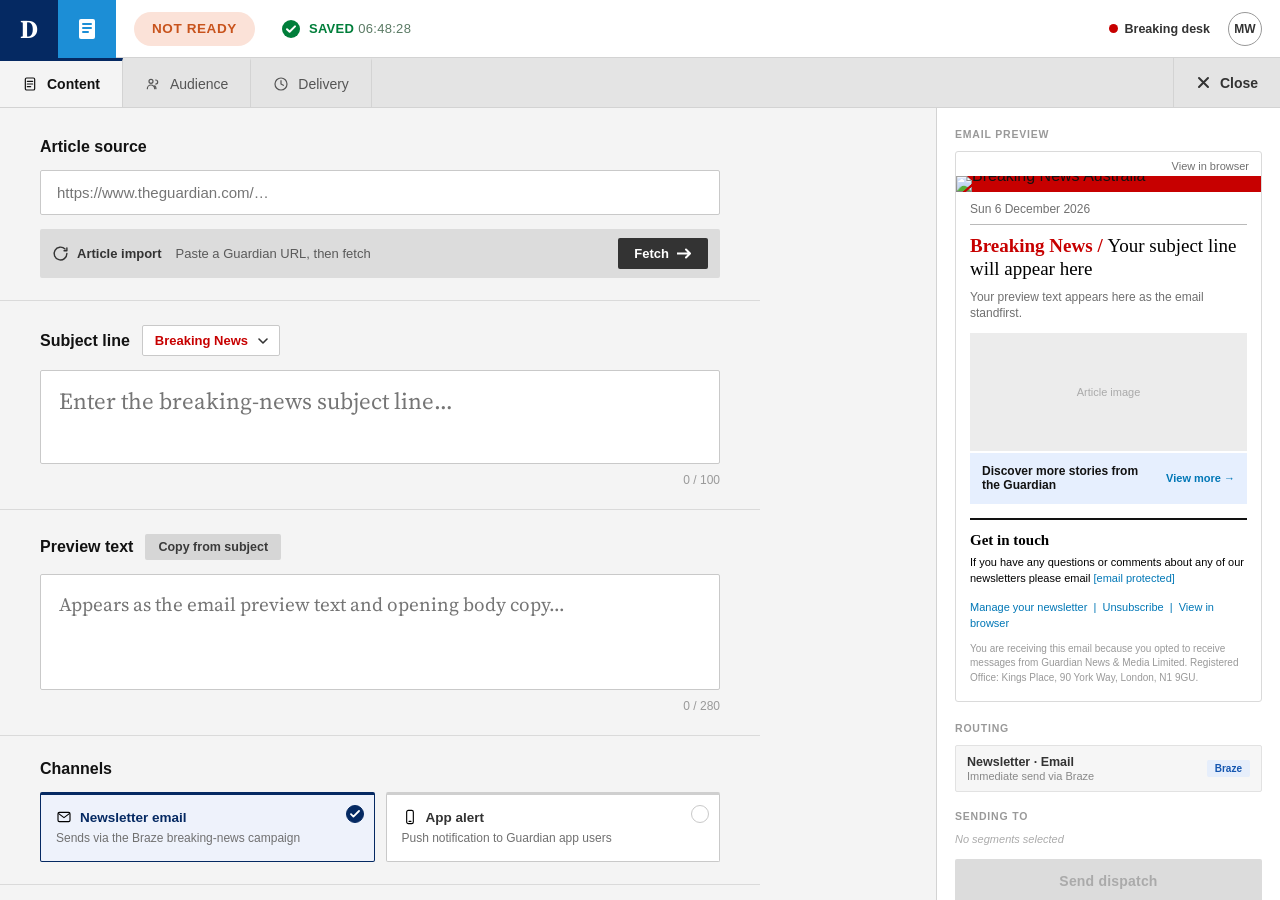
==== commit 87fa1946: "Add files via upload" ====
--- a/templates/index.html
+++ b/templates/index.html
@@ -82,6 +82,9 @@
     #subject{font-size:23px;line-height:1.3;padding:16px 18px;}
     #body-text{font-size:19px;line-height:1.45;padding:16px 18px;color:#222;}
 
+    .kicker-select{padding:7px 30px 7px 12px;border:1px solid #c9c9c9;border-radius:2px;background:#fff url("data:image/svg+xml,%3Csvg xmlns='http://www.w3.org/2000/svg' width='10' height='6'%3E%3Cpath d='M1 1l4 4 4-4' stroke='%23333' stroke-width='1.6' fill='none' stroke-linecap='round' stroke-linejoin='round'/%3E%3C/svg%3E") no-repeat right 11px center;font-size:13px;font-weight:700;color:var(--guardian-news-red);font-family:inherit;cursor:pointer;appearance:none;-webkit-appearance:none;}
+    .kicker-select:focus{outline:none;border-color:var(--blue);box-shadow:0 0 0 3px rgba(21,86,176,.14);}
+
     .char-count{text-align:right;font-size:12px;margin-top:5px;color:#999;font-weight:500;}
     .char-count.warn{color:#d98a00;}
     .char-count.over{color:var(--navy);}
@@ -164,6 +167,7 @@
     .em-date{font-family:Arial,sans-serif;font-size:12px;color:#707070;padding-bottom:8px;}
     .em-article{border-top:1px solid #bababa;padding-top:10px;}
     .em-headline{font-family:Georgia,serif;font-size:19px;font-weight:400;color:#000;line-height:1.2;margin-bottom:8px;}
+    .em-kicker{color:#c70000;font-weight:700;}
     .em-standfirst{font-family:Arial,sans-serif;font-size:12px;color:#707070;line-height:1.35;margin-bottom:12px;}
     .em-image{width:100%;display:block;}
     .em-image-ph{width:100%;height:118px;background:#ececec;display:flex;align-items:center;justify-content:center;color:#aaa;font-size:11px;font-family:Arial,sans-serif;}
@@ -282,7 +286,10 @@
 
         <!-- Subject line -->
         <div class="section">
-          <div class="section-label">Subject line</div>
+          <div class="label-row">
+            <div class="section-label">Subject line</div>
+            <select id="kicker" class="kicker-select" onchange="updatePreview();touchSaved();"></select>
+          </div>
           <textarea id="subject" class="input input-serif" rows="2" maxlength="100" placeholder="Enter the breaking-news subject line…" oninput="updateCharCount('subject','hlen',100);updatePreview();updateSendButton();touchSaved();"></textarea>
           <div class="char-count" id="hlen">0 / 100</div>
         </div>
@@ -390,7 +397,7 @@
         <div class="em-main">
           <div class="em-date" id="em-date">Mon 22 June 2026</div>
           <div class="em-article">
-            <div class="em-headline" id="prev-headline">Your subject line will appear here</div>
+            <div class="em-headline"><span class="em-kicker" id="prev-kicker">Breaking News / </span><span id="prev-headline">Your subject line will appear here</span></div>
             <div class="em-standfirst" id="prev-body">Your preview text appears here as the email standfirst.</div>
           </div>
           <img class="em-image" id="em-image" alt="" style="display:none;">
@@ -443,6 +450,8 @@
 <script data-cfasync="false" src="/cdn-cgi/scripts/5c5dd728/cloudflare-static/email-decode.min.js"></script><script>
   const CSRF = document.querySelector('meta[name="csrf-token"]').content;
 
+  const KICKERS = ['Breaking News', 'Exclusive'];
+
   const SEGMENTS = [
     { id:'uk', label:'United Kingdom', code:'UK' },
     { id:'us', label:'United States',  code:'US' },
@@ -465,6 +474,14 @@
 
   // ── INIT ──
   function init(){
+    const ks = document.getElementById('kicker');
+    KICKERS.forEach(k=>{
+      const o = document.createElement('option');
+      o.value = k;
+      o.textContent = k;
+      ks.appendChild(o);
+    });
+
     const g = document.getElementById('seg-group');
     SEGMENTS.forEach(seg=>{
       const b = document.createElement('button');
@@ -620,9 +637,11 @@
   function updatePreview(){
     const hl = document.getElementById('subject').value;
     const body = document.getElementById('body-text').value;
+    const kicker = document.getElementById('kicker').value;
+    document.getElementById('prev-kicker').textContent = kicker + ' / ';
     document.getElementById('prev-headline').textContent = hl || 'Your subject line will appear here';
     document.getElementById('prev-body').textContent = body || 'Your preview text appears here as the email standfirst.';
-    document.getElementById('ap-headline').textContent = hl || 'Your subject line will appear here';
+    document.getElementById('ap-headline').textContent = kicker + ': ' + (hl || 'Your subject line will appear here');
     document.getElementById('ap-body').textContent = body || 'Your preview text appears here as the alert body.';
   }
 
@@ -700,6 +719,7 @@
       headers:{ 'Content-Type':'application/json', 'X-CSRF-Token':CSRF },
       body: JSON.stringify({
         headline:hl, body, url, image_url:state.imageUrl, segments,
+        kicker:document.getElementById('kicker').value,
         channels:Object.keys(state.channels).filter(c=>state.channels[c]),
         timing:state.timing, sched_at:schedAt,
       })
@@ -745,7 +765,7 @@
     fetch('/api/test-send', {
       method:'POST',
       headers:{ 'Content-Type':'application/json', 'X-CSRF-Token':CSRF },
-      body: JSON.stringify({ headline:hl, body, url, image_url:state.imageUrl, channels, recipient }),
+      body: JSON.stringify({ headline:hl, body, url, image_url:state.imageUrl, channels, recipient, kicker:document.getElementById('kicker').value }),
     })
     .then(r=>r.json())
     .then(data=>{
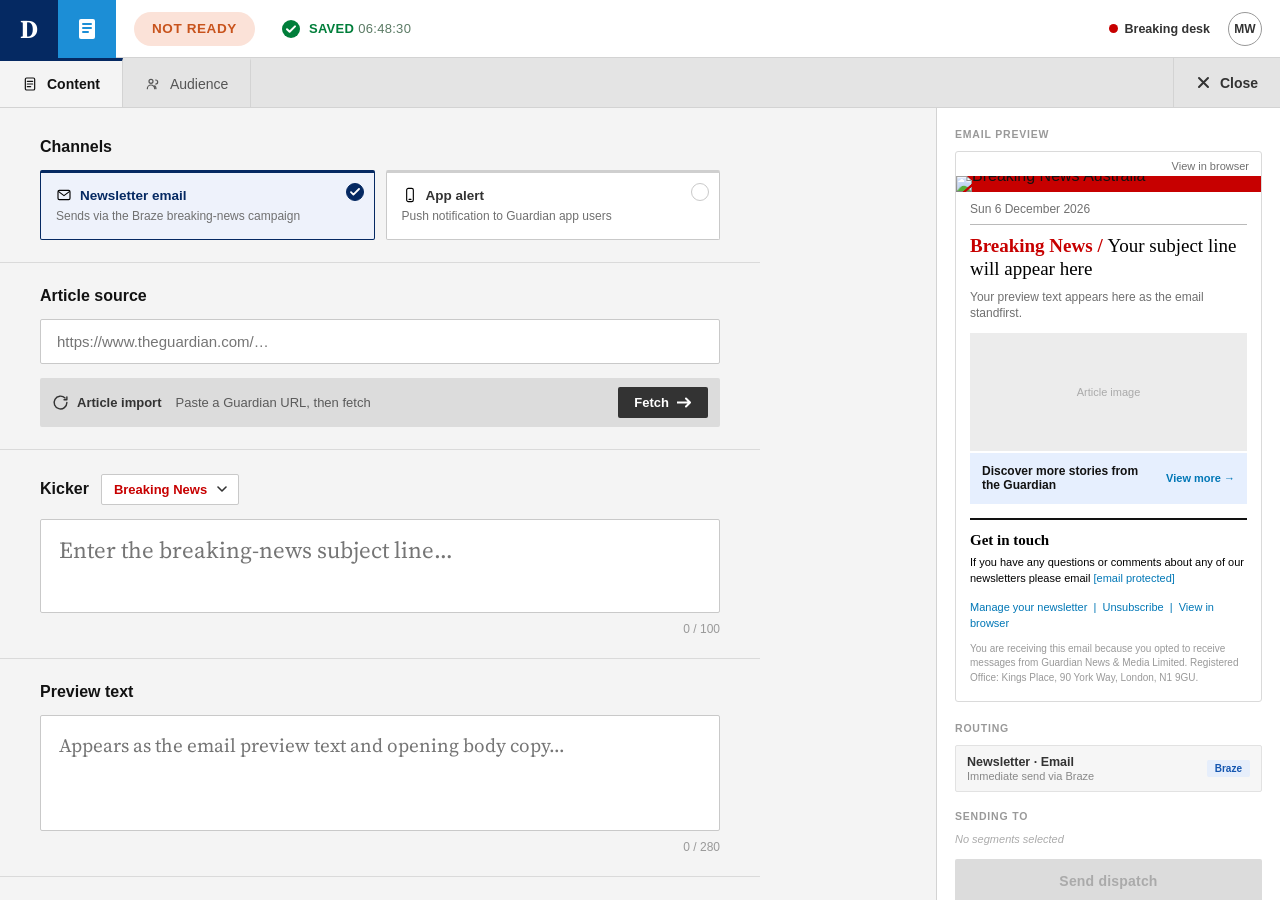
==== commit 658616de: "Add files via upload" ====
--- a/templates/index.html
+++ b/templates/index.html
@@ -97,9 +97,6 @@
     .helper-status.warn{color:#a86b00;}
     .fetch-btn{display:inline-flex;align-items:center;gap:8px;background:#333;color:#fff;border:none;border-radius:2px;padding:8px 16px;font-size:13px;font-weight:700;cursor:pointer;font-family:inherit;}
     .fetch-btn:hover{background:#1a1a1a;}
-
-    .copy-btn{background:#d6d6d6;color:#3a3a3a;border:none;border-radius:2px;padding:6px 13px;font-size:12.5px;font-weight:600;cursor:pointer;font-family:inherit;}
-    .copy-btn:hover{background:#cccccc;}
 
     /* segments */
     .seg-group{display:flex;flex-wrap:wrap;gap:9px;}
@@ -267,43 +264,6 @@
     <div id="form-panel" class="dsp-scroll">
       <div class="form-inner">
 
-        <!-- Article source -->
-        <div class="section" id="sec-content">
-          <div class="section-label">Article source</div>
-          <input type="url" id="url" class="input" placeholder="https://www.theguardian.com/…" oninput="onUrlInput()">
-
-          <div class="helper-bar">
-            <div class="helper-title">
-              <svg width="17" height="17" viewBox="0 0 24 24" fill="none"><path d="M21 12a9 9 0 11-2.6-6.3M21 4v4h-4" stroke="#333" stroke-width="2" stroke-linecap="round" stroke-linejoin="round"/></svg>
-              Article import
-            </div>
-            <div class="helper-status" id="fetch-status">Paste a Guardian URL, then fetch</div>
-            <button class="fetch-btn" onclick="fetchArticle()">
-              Fetch <svg width="15" height="11" viewBox="0 0 15 11"><path d="M0 5.5h12M9 1.5l4 4-4 4" stroke="#fff" stroke-width="2" fill="none" stroke-linecap="round" stroke-linejoin="round"/></svg>
-            </button>
-          </div>
-        </div>
-
-        <!-- Subject line -->
-        <div class="section">
-          <div class="label-row">
-            <div class="section-label">Subject line</div>
-            <select id="kicker" class="kicker-select" onchange="updatePreview();touchSaved();"></select>
-          </div>
-          <textarea id="subject" class="input input-serif" rows="2" maxlength="100" placeholder="Enter the breaking-news subject line…" oninput="updateCharCount('subject','hlen',100);updatePreview();updateSendButton();touchSaved();"></textarea>
-          <div class="char-count" id="hlen">0 / 100</div>
-        </div>
-
-        <!-- Preview text -->
-        <div class="section">
-          <div class="label-row">
-            <div class="section-label">Preview text</div>
-            <button class="copy-btn" onclick="copyFromSubject()">Copy from subject</button>
-          </div>
-          <textarea id="body-text" class="input input-serif" rows="3" maxlength="280" placeholder="Appears as the email preview text and opening body copy…" oninput="updateCharCount('body-text','blen',280);updatePreview();touchSaved();"></textarea>
-          <div class="char-count" id="blen">0 / 280</div>
-        </div>
-
         <!-- Channels -->
         <div class="section" id="sec-channels">
           <div class="section-label">Channels</div>
@@ -327,6 +287,41 @@
           </div>
         </div>
 
+        <!-- Article source -->
+        <div class="section" id="sec-content">
+          <div class="section-label">Article source</div>
+          <input type="url" id="url" class="input" placeholder="https://www.theguardian.com/…" oninput="onUrlInput()">
+
+          <div class="helper-bar">
+            <div class="helper-title">
+              <svg width="17" height="17" viewBox="0 0 24 24" fill="none"><path d="M21 12a9 9 0 11-2.6-6.3M21 4v4h-4" stroke="#333" stroke-width="2" stroke-linecap="round" stroke-linejoin="round"/></svg>
+              Article import
+            </div>
+            <div class="helper-status" id="fetch-status">Paste a Guardian URL, then fetch</div>
+            <button class="fetch-btn" onclick="fetchArticle()">
+              Fetch <svg width="15" height="11" viewBox="0 0 15 11"><path d="M0 5.5h12M9 1.5l4 4-4 4" stroke="#fff" stroke-width="2" fill="none" stroke-linecap="round" stroke-linejoin="round"/></svg>
+            </button>
+          </div>
+        </div>
+
+        <!-- Subject line -->
+        <div class="section">
+          <div class="label-row">
+            <div class="section-label" id="subject-label">Kicker</div>
+            <select id="kicker" class="kicker-select" onchange="updatePreview();touchSaved();"></select>
+            <select id="alert-type" class="kicker-select" onchange="updatePreview();touchSaved();" style="display:none;"></select>
+          </div>
+          <textarea id="subject" class="input input-serif" rows="2" maxlength="100" placeholder="Enter the breaking-news subject line…" oninput="updateCharCount('subject','hlen',100);updatePreview();updateSendButton();touchSaved();"></textarea>
+          <div class="char-count" id="hlen">0 / 100</div>
+        </div>
+
+        <!-- Preview text -->
+        <div class="section">
+          <div class="section-label">Preview text</div>
+          <textarea id="body-text" class="input input-serif" rows="3" maxlength="280" placeholder="Appears as the email preview text and opening body copy…" oninput="updateCharCount('body-text','blen',280);updatePreview();touchSaved();"></textarea>
+          <div class="char-count" id="blen">0 / 280</div>
+        </div>
+
         <!-- Audience -->
         <div class="section" id="sec-audience">
           <div class="section-label">Audience segments</div>
@@ -451,13 +446,25 @@
   const CSRF = document.querySelector('meta[name="csrf-token"]').content;
 
   const KICKERS = ['Breaking News', 'Exclusive'];
+  const ALERT_TYPES = ['Breaking News', 'Sports News', 'One Not to Miss', "Editors' Picks"];
 
   const SEGMENTS = [
     { id:'uk', label:'United Kingdom', code:'UK' },
     { id:'us', label:'United States',  code:'US' },
     { id:'au', label:'Australia',      code:'AU' },
-    { id:'global', label:'Global',     code:'ALL' },
+    { id:'eu', label:'Europe',         code:'EU', channels:['app'] },
+    { id:'intl', label:'International', code:'INT', channels:['app'] },
+    { id:'global', label:'Global',     code:'ALL', hiddenChannels:['email'] },
   ];
+
+  // A segment is hidden if any of its `hiddenChannels` is active; otherwise, if
+  // it has a `channels` allow-list, it shows only when one of those is active.
+  // Segments with neither restriction are always available.
+  function segmentAvailable(seg){
+    if(seg.hiddenChannels && seg.hiddenChannels.some(c=>state.channels[c])) return false;
+    if(seg.channels) return seg.channels.some(c=>state.channels[c]);
+    return true;
+  }
 
   const state = {
     segments:{},
@@ -481,16 +488,15 @@
       o.textContent = k;
       ks.appendChild(o);
     });
-
-    const g = document.getElementById('seg-group');
-    SEGMENTS.forEach(seg=>{
-      const b = document.createElement('button');
-      b.className = 'seg-btn';
-      b.id = 'seg-'+seg.id;
-      b.innerHTML = '<span class="seg-code">'+seg.code+'</span><span>'+seg.label+'</span>';
-      b.onclick = ()=>toggleSegment(seg.id);
-      g.appendChild(b);
+    const at = document.getElementById('alert-type');
+    ALERT_TYPES.forEach(t=>{
+      const o = document.createElement('option');
+      o.value = t;
+      o.textContent = t;
+      at.appendChild(o);
     });
+
+    renderSegments();
     const now = new Date();
     document.getElementById('em-date').textContent = now.toLocaleDateString('en-GB',{weekday:'short',day:'numeric',month:'long',year:'numeric'});
     document.getElementById('ap-clock').textContent = now.toTimeString().slice(0,5);
@@ -563,9 +569,13 @@
   }
 
   // ── CHANNELS ──
+  // Channels are mutually exclusive — exactly one is always selected.
   function toggleChannel(id){
-    state.channels[id] = !state.channels[id];
-    document.getElementById('chan-'+id).classList.toggle('selected', state.channels[id]);
+    if(state.channels[id]) return;  // already selected — nothing to do
+    Object.keys(state.channels).forEach(c=>{
+      state.channels[c] = (c === id);
+      document.getElementById('chan-'+c).classList.toggle('selected', state.channels[c]);
+    });
     updateChannelUI();
     updateSendButton();
     touchSaved();
@@ -574,7 +584,22 @@
   function updateChannelUI(){
     document.getElementById('email-preview-wrap').style.display = state.channels.email ? '' : 'none';
     document.getElementById('app-preview-wrap').classList.toggle('show', state.channels.app);
+
+    // Email UX: delivery & timing is not offered (email always sends immediately).
+    const hideDelivery = state.channels.email;
+    document.getElementById('sec-delivery').style.display = hideDelivery ? 'none' : '';
+    document.querySelector('.tab[data-tab="delivery"]').style.display = hideDelivery ? 'none' : '';
+    if(hideDelivery && state.timing !== 'immediate') selectTiming('immediate');
+
+    // App UX: the email kicker is replaced by an alert-type selector.
+    const isApp = state.channels.app;
+    document.getElementById('kicker').style.display = isApp ? 'none' : '';
+    document.getElementById('alert-type').style.display = isApp ? '' : 'none';
+    document.getElementById('subject-label').textContent = isApp ? 'Alert type' : 'Kicker';
+
+    renderSegments();
     renderRouting();
+    updatePreview();
   }
 
   function renderRouting(){
@@ -601,6 +626,24 @@
   }
 
   // ── SEGMENTS ──
+  function renderSegments(){
+    const g = document.getElementById('seg-group');
+    g.innerHTML = '';
+    SEGMENTS.forEach(seg=>{
+      if(!segmentAvailable(seg)){
+        // Clear any selection for a segment that's no longer offered.
+        if(state.segments[seg.id]) state.segments[seg.id] = false;
+        return;
+      }
+      const b = document.createElement('button');
+      b.className = 'seg-btn' + (state.segments[seg.id] ? ' selected' : '');
+      b.id = 'seg-'+seg.id;
+      b.innerHTML = '<span class="seg-code">'+seg.code+'</span><span>'+seg.label+'</span>';
+      b.onclick = ()=>toggleSegment(seg.id);
+      g.appendChild(b);
+    });
+    updateSegmentPills();
+  }
   function toggleSegment(id){
     state.segments[id] = !state.segments[id];
     document.getElementById('seg-'+id).classList.toggle('selected', state.segments[id]);
@@ -608,7 +651,7 @@
     touchSaved();
   }
   function updateSegmentPills(){
-    const sel = SEGMENTS.filter(s=>state.segments[s.id]);
+    const sel = SEGMENTS.filter(s=>state.segments[s.id] && segmentAvailable(s));
     const c = document.getElementById('seg-pills');
     c.innerHTML = sel.length === 0
       ? '<span class="seg-pill-empty">No segments selected</span>'
@@ -628,20 +671,15 @@
   }
 
   // ── PREVIEW ──
-  function copyFromSubject(){
-    document.getElementById('body-text').value = document.getElementById('subject').value;
-    updateCharCount('body-text','blen',280);
-    updatePreview();
-    touchSaved();
-  }
   function updatePreview(){
     const hl = document.getElementById('subject').value;
     const body = document.getElementById('body-text').value;
     const kicker = document.getElementById('kicker').value;
+    const alertType = document.getElementById('alert-type').value;
     document.getElementById('prev-kicker').textContent = kicker + ' / ';
     document.getElementById('prev-headline').textContent = hl || 'Your subject line will appear here';
     document.getElementById('prev-body').textContent = body || 'Your preview text appears here as the email standfirst.';
-    document.getElementById('ap-headline').textContent = kicker + ': ' + (hl || 'Your subject line will appear here');
+    document.getElementById('ap-headline').textContent = alertType + ': ' + (hl || 'Your subject line will appear here');
     document.getElementById('ap-body').textContent = body || 'Your preview text appears here as the alert body.';
   }
 
